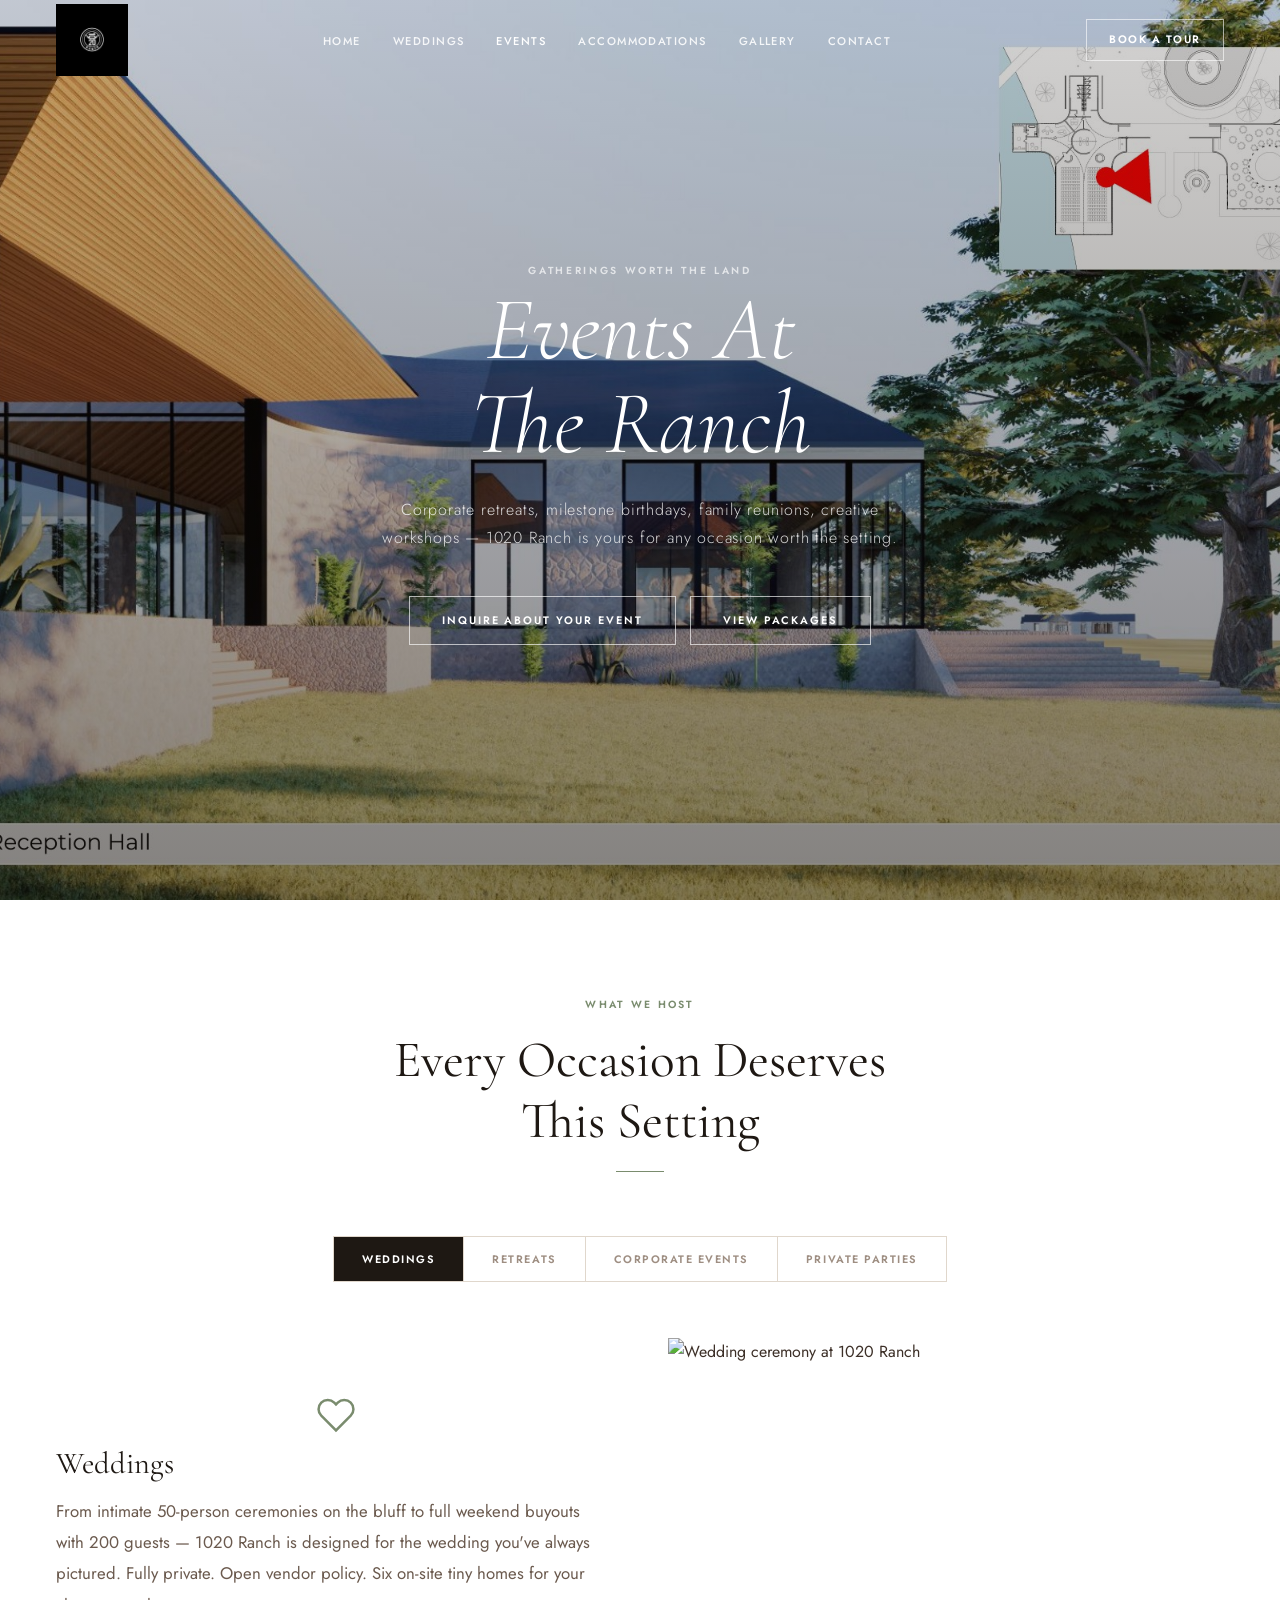
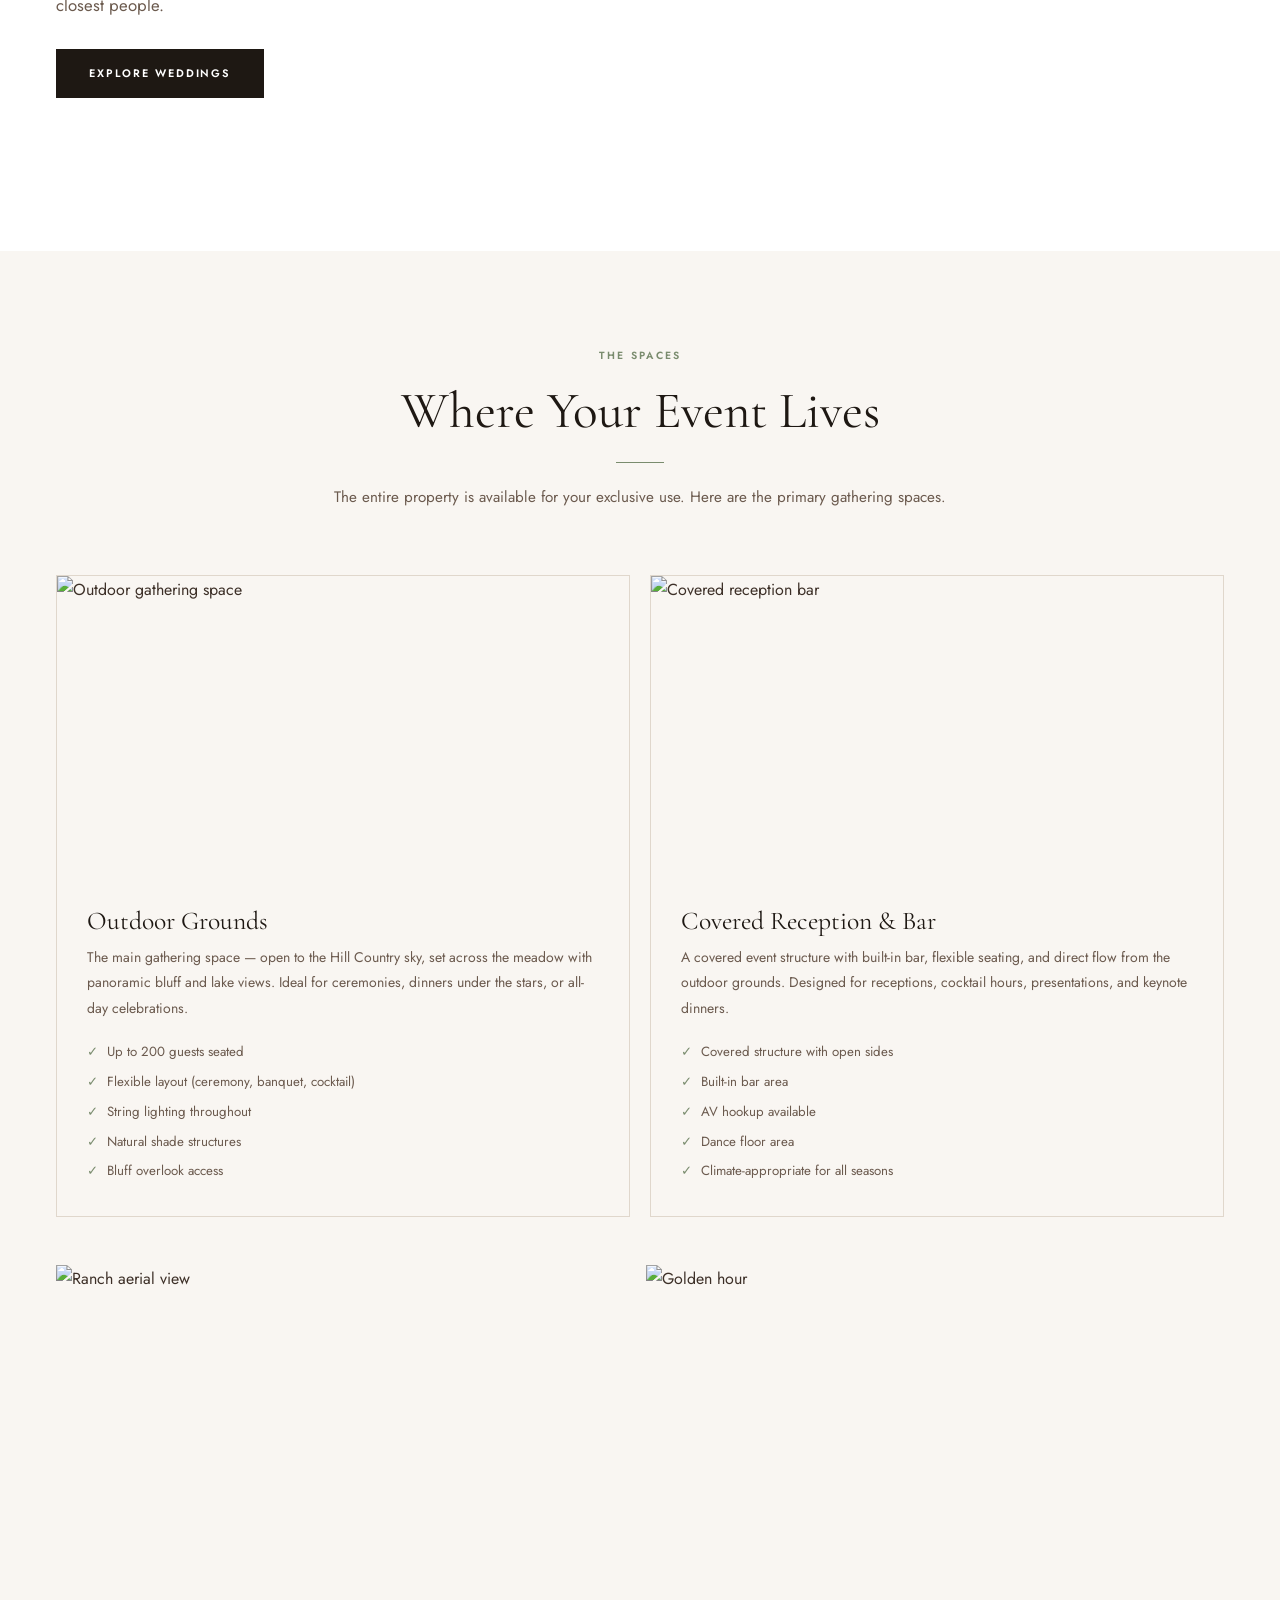
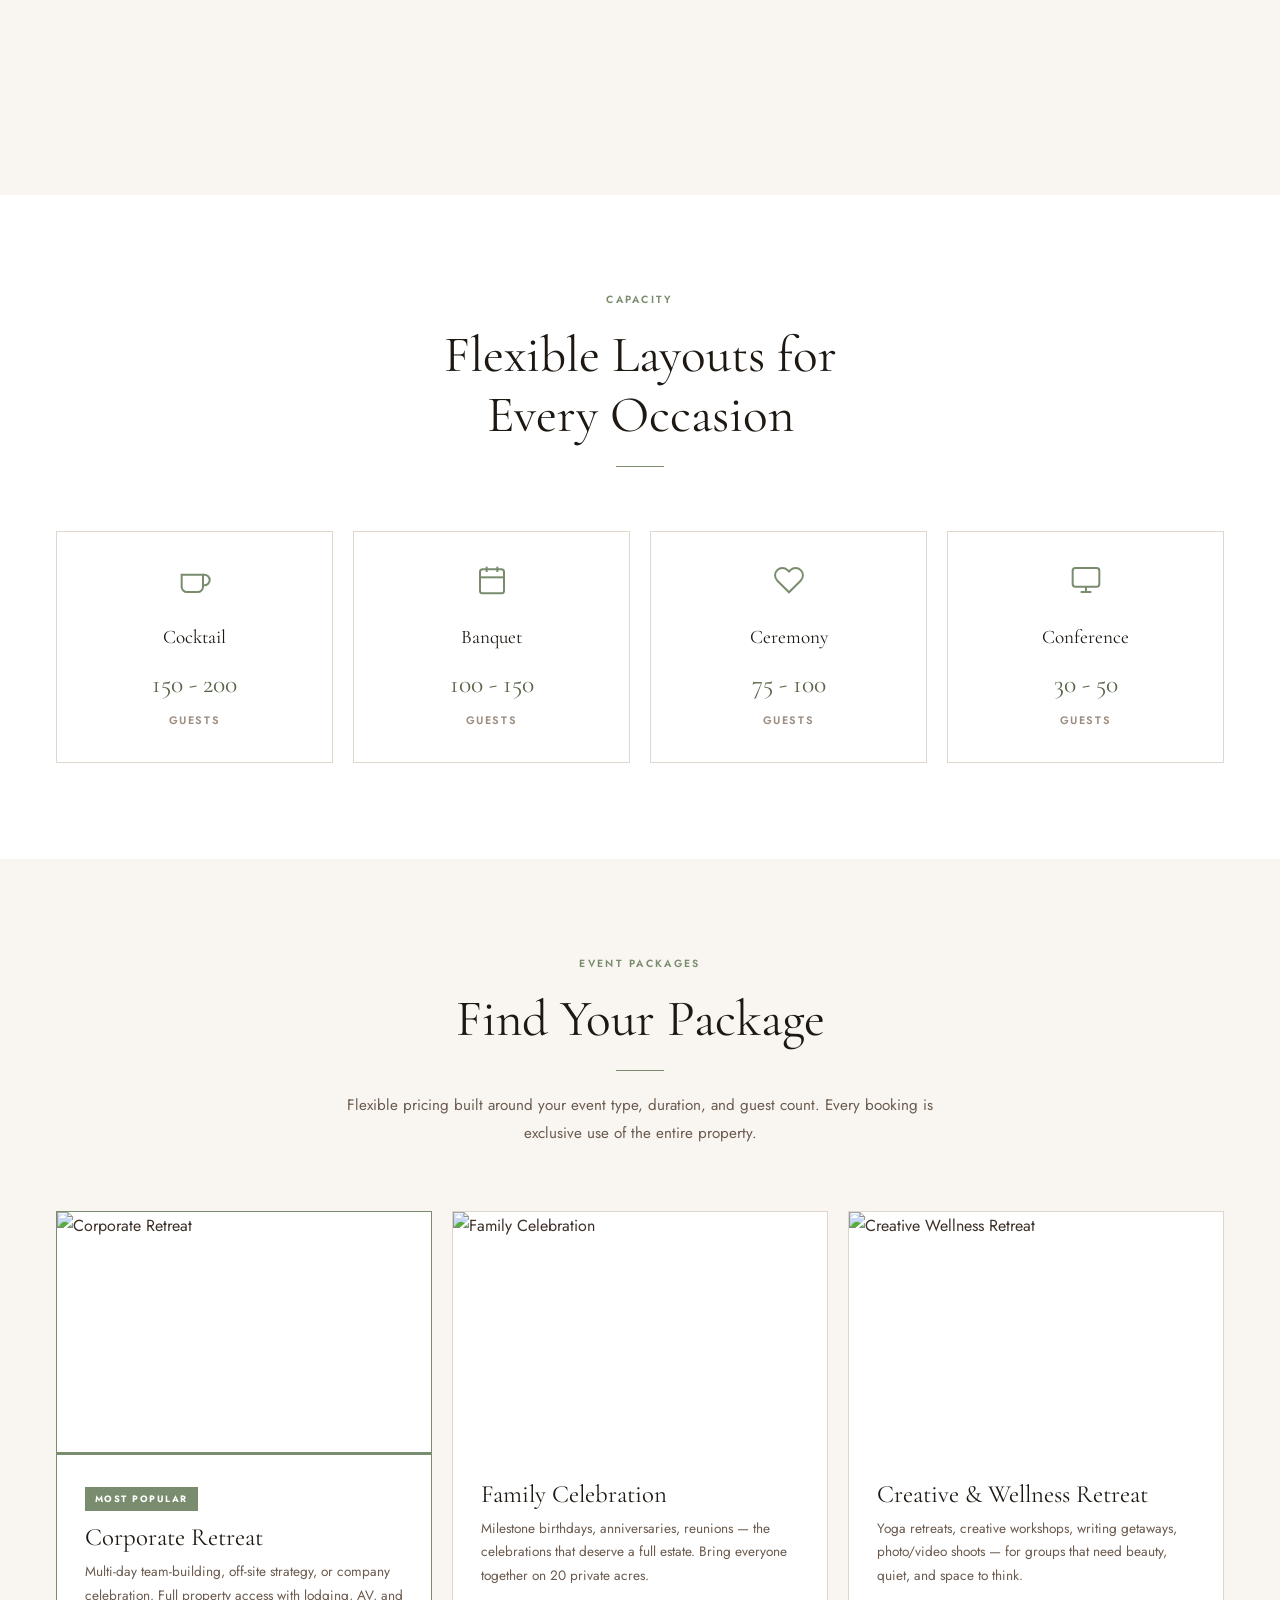
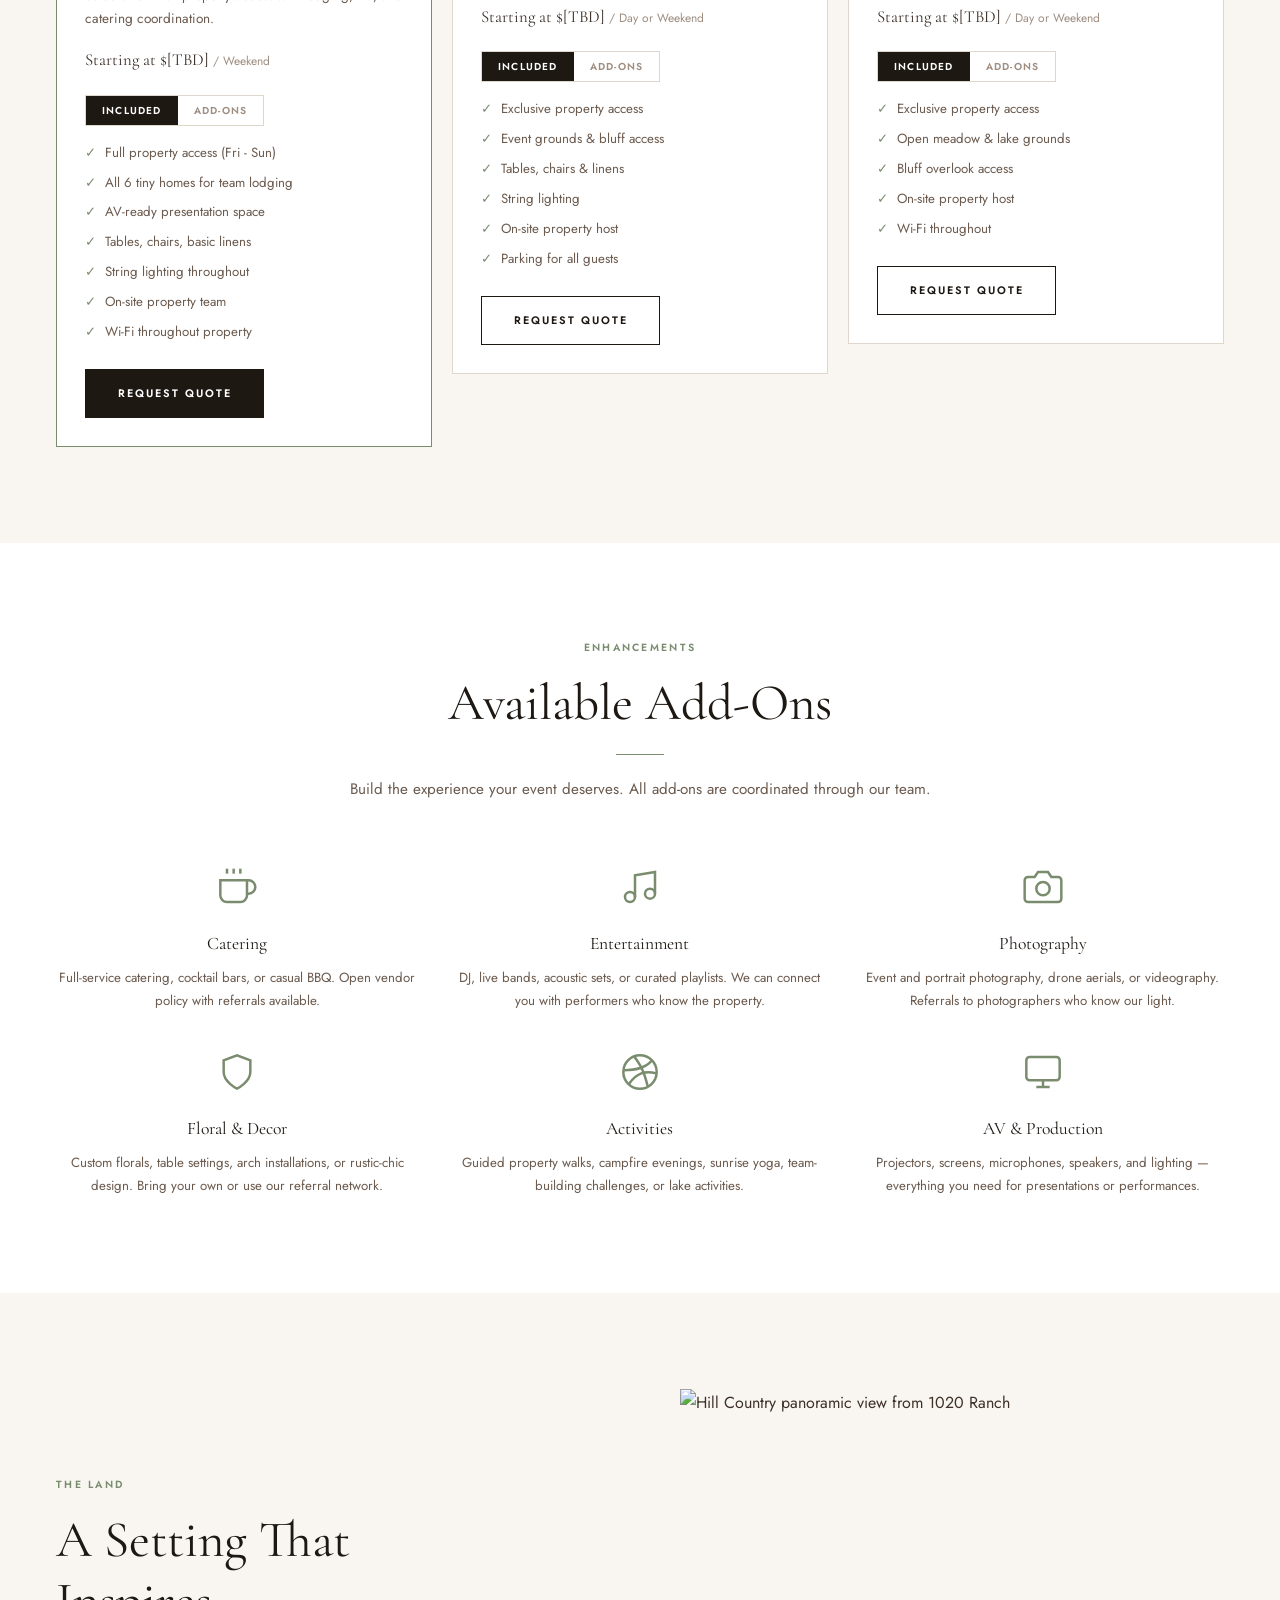
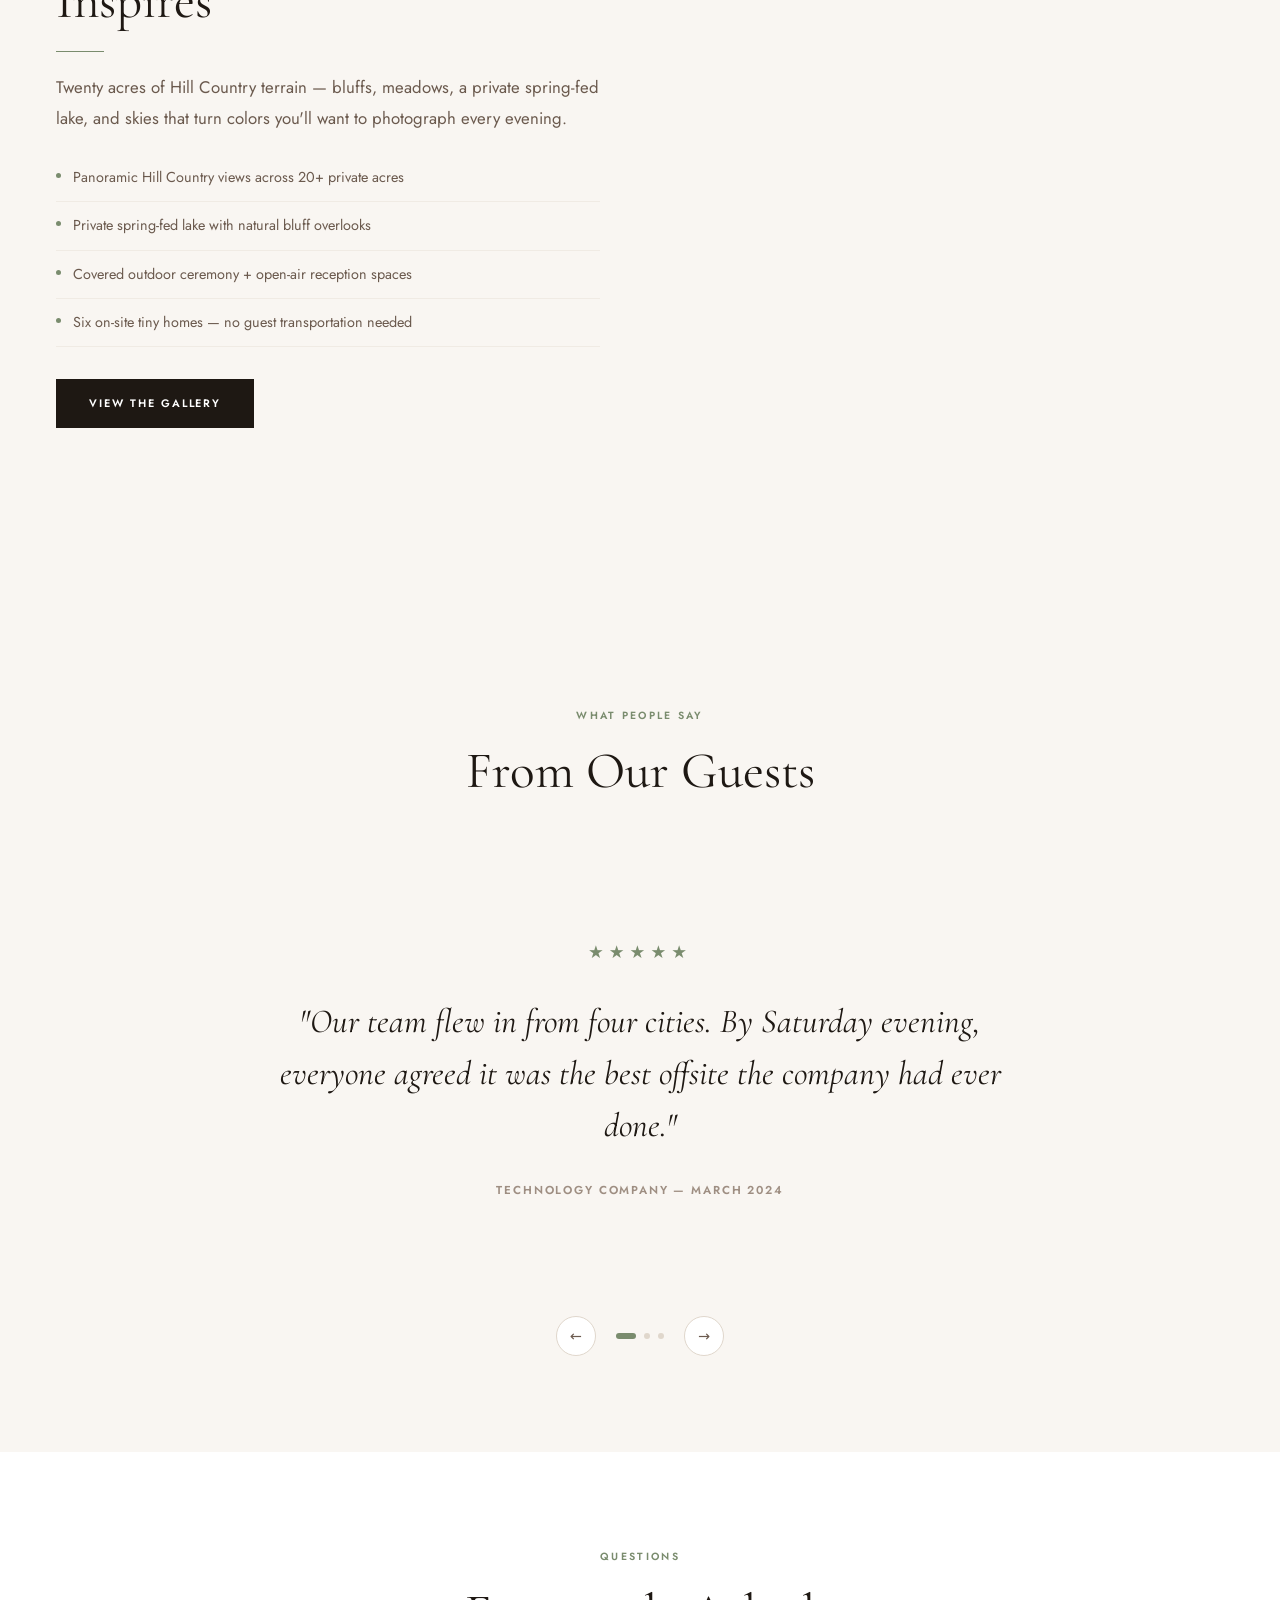
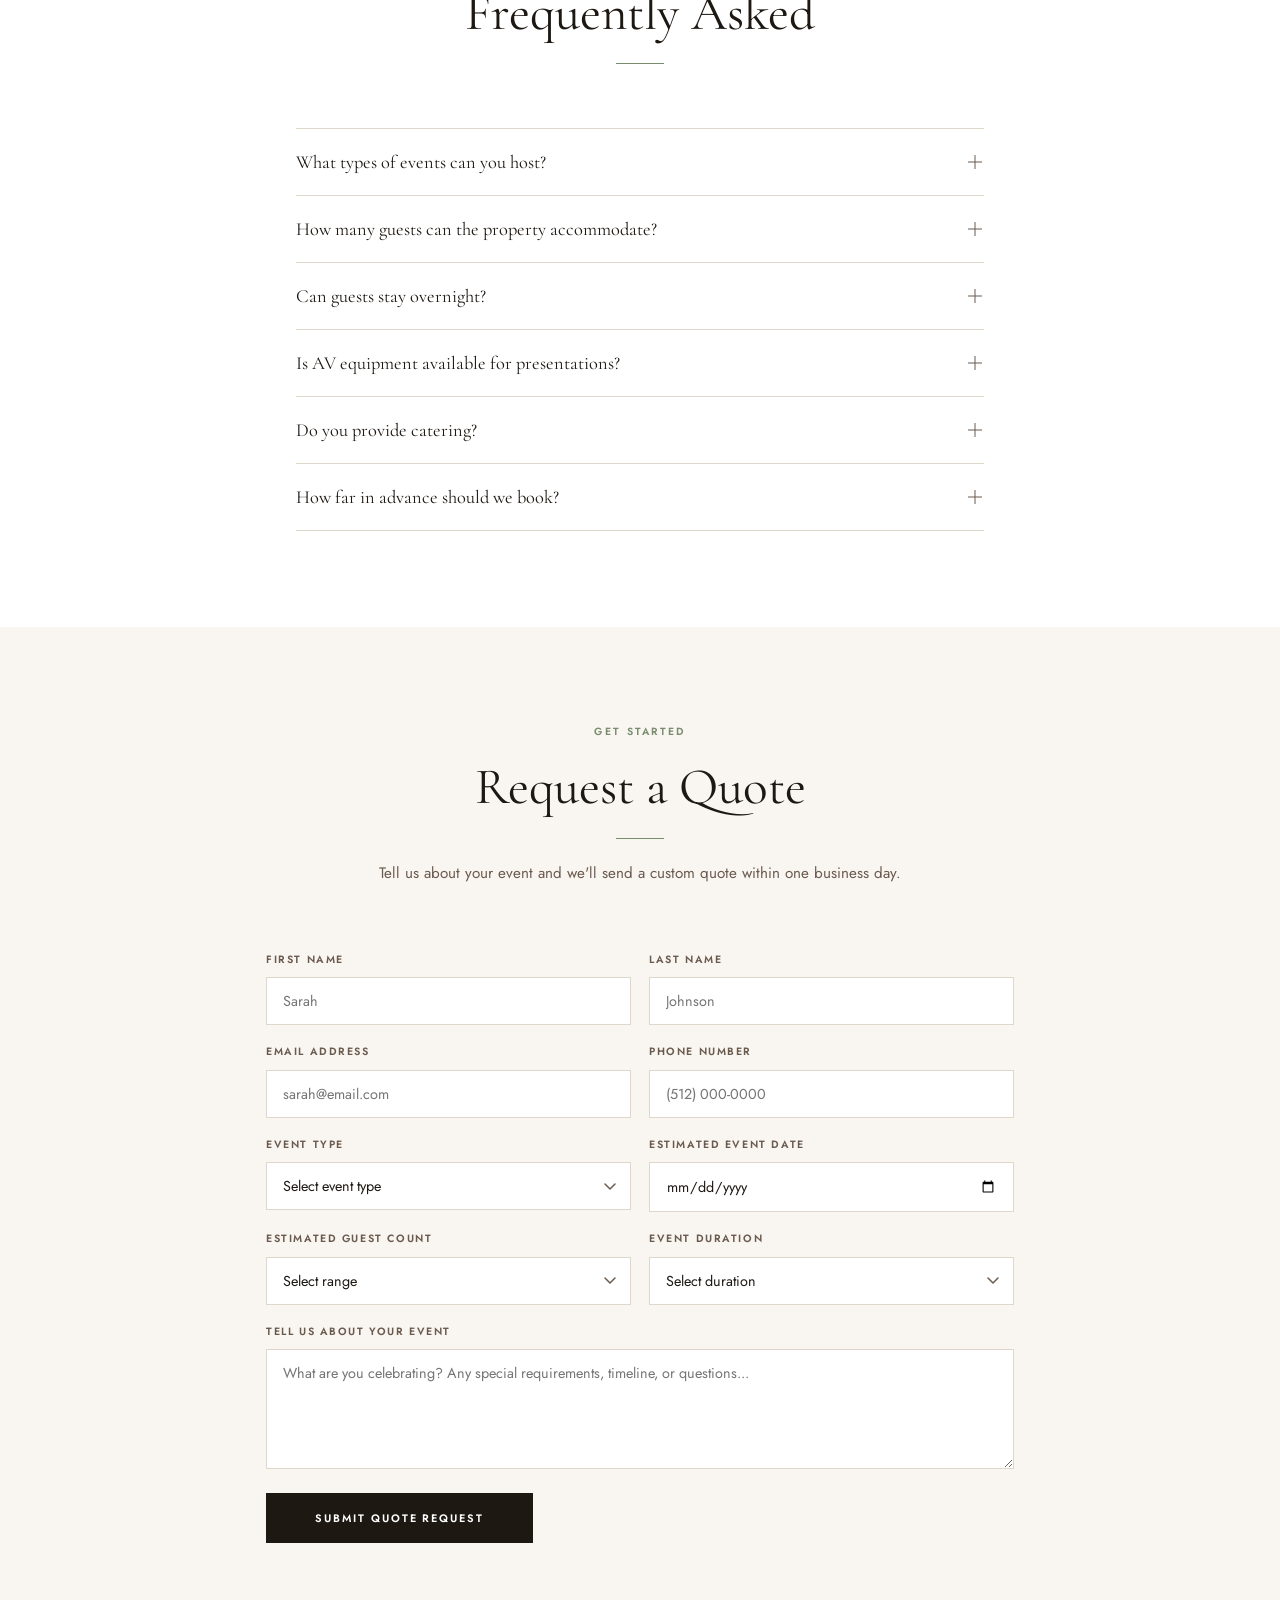
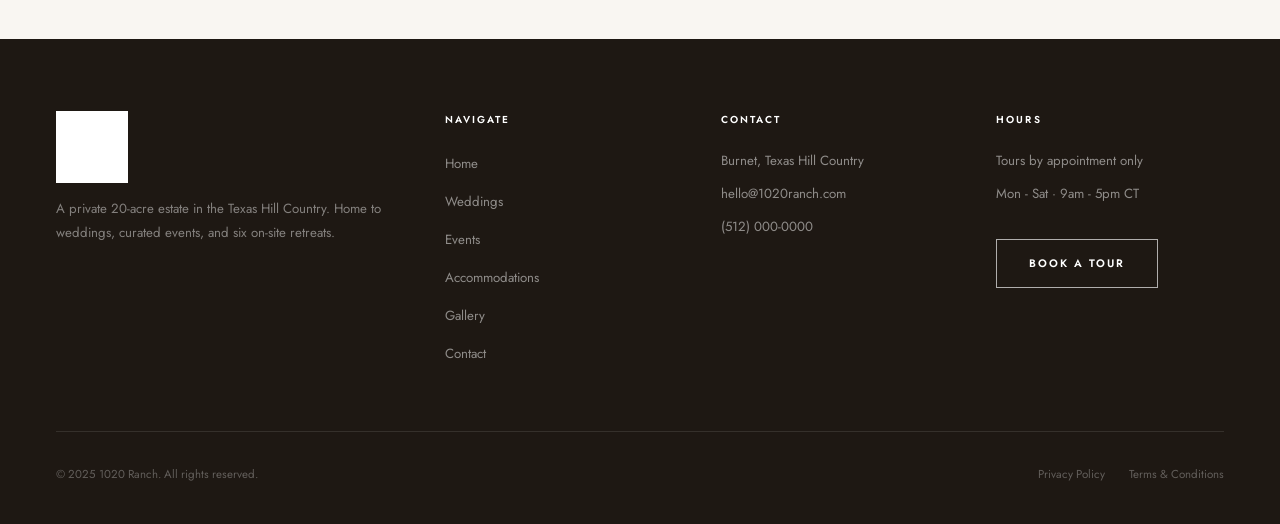
==== events.html @ e340f795 "Initial mockup - 1020 Ranch website" ====
<!DOCTYPE html>
<html lang="en">
<head>
  <meta charset="UTF-8">
  <meta name="viewport" content="width=device-width, initial-scale=1.0">
  <title>Events — 1020 Ranch</title>
  <link rel="stylesheet" href="css/style.css">
  <link rel="icon" href="images/logo.jpg">
</head>
<body>

<nav class="nav hero-transparent" id="nav">
  <div class="nav__inner">
    <a href="index.html" class="nav__logo"><img src="images/logo.jpg" alt="1020 Ranch"></a>
    <ul class="nav__links">
      <li><a href="index.html" class="nav__link">Home</a></li>
      <li><a href="weddings.html" class="nav__link">Weddings</a></li>
      <li><a href="events.html" class="nav__link">Events</a></li>
      <li><a href="accommodations.html" class="nav__link">Accommodations</a></li>
      <li><a href="gallery.html" class="nav__link">Gallery</a></li>
      <li><a href="contact.html" class="nav__link">Contact</a></li>
    </ul>
    <a href="contact.html" class="nav__cta-btn">Book a Tour</a>
    <button class="nav__hamburger" aria-label="Open menu"><span></span><span></span><span></span></button>
  </div>
</nav>

<div class="mobile-nav">
  <button class="mobile-nav__close">×</button>
  <a href="index.html" class="mobile-nav__link">Home</a>
  <a href="weddings.html" class="mobile-nav__link">Weddings</a>
  <a href="events.html" class="mobile-nav__link">Events</a>
  <a href="accommodations.html" class="mobile-nav__link">Accommodations</a>
  <a href="gallery.html" class="mobile-nav__link">Gallery</a>
  <a href="contact.html" class="mobile-nav__link">Contact</a>
  <a href="contact.html" class="btn btn-dark mt-4">Book a Tour</a>
</div>

<!-- ── Hero ── -->
<section class="hero">
  <img class="hero__bg" src="images/renderings/reception-exterior.jpg" alt="Reception Hall at 1020 Ranch" loading="eager">
  <div class="hero__overlay"></div>
  <div class="hero__content">
    <span class="hero__eyebrow">Gatherings Worth the Land</span>
    <h1 class="hero__title">Events At<br>The Ranch</h1>
    <p class="hero__sub">Corporate retreats, milestone birthdays, family reunions, creative workshops — 1020 Ranch is yours for any occasion worth the setting.</p>
    <div class="hero__ctas">
      <a href="contact.html" class="btn btn-outline-white">Inquire About Your Event</a>
      <a href="#event-packages" class="btn btn-outline-white">View Packages</a>
    </div>
  </div>
</section>

<!-- ── Event Types (4 Tabs) ── -->
<section class="section">
  <div class="container">
    <div class="section-header">
      <span class="eyebrow">What We Host</span>
      <h2 class="section-title">Every Occasion Deserves<br>This Setting</h2>
      <div class="divider"></div>
    </div>

    <div class="event-tabs">
      <button class="event-tab active" data-event="weddings">Weddings</button>
      <button class="event-tab" data-event="retreats">Retreats</button>
      <button class="event-tab" data-event="corporate">Corporate Events</button>
      <button class="event-tab" data-event="parties">Private Parties</button>
    </div>

    <div class="event-tab-panel active" data-event-panel="weddings">
      <div class="event-tab-content">
        <div class="event-tab-content__text">
          <div class="icon-item__icon" style="margin-bottom:16px;">
            <svg width="40" height="40" viewBox="0 0 24 24" fill="none" stroke="currentColor" stroke-width="1.5"><path d="M20.84 4.61a5.5 5.5 0 0 0-7.78 0L12 5.67l-1.06-1.06a5.5 5.5 0 0 0-7.78 7.78l1.06 1.06L12 21.23l7.78-7.78 1.06-1.06a5.5 5.5 0 0 0 0-7.78z"/></svg>
          </div>
          <h3 class="card-title" style="margin-bottom:14px;">Weddings</h3>
          <p class="lead">From intimate 50-person ceremonies on the bluff to full weekend buyouts with 200 guests — 1020 Ranch is designed for the wedding you've always pictured. Fully private. Open vendor policy. Six on-site tiny homes for your closest people.</p>
          <a href="weddings.html" class="btn btn-dark" style="margin-top:28px;">Explore Weddings</a>
        </div>
        <div class="event-tab-content__photo">
          <img src="https://images.unsplash.com/photo-1520854221256-17451cc331bf?auto=format&fit=crop&w=800&q=80" alt="Wedding ceremony at 1020 Ranch" loading="lazy">
        </div>
      </div>
    </div>

    <div class="event-tab-panel" data-event-panel="retreats">
      <div class="event-tab-content">
        <div class="event-tab-content__text">
          <div class="icon-item__icon" style="margin-bottom:16px;">
            <svg width="40" height="40" viewBox="0 0 24 24" fill="none" stroke="currentColor" stroke-width="1.5"><path d="M17 21v-2a4 4 0 0 0-4-4H5a4 4 0 0 0-4 4v2"/><circle cx="9" cy="7" r="4"/><path d="M23 21v-2a4 4 0 0 0-3-3.87"/><path d="M16 3.13a4 4 0 0 1 0 7.75"/></svg>
          </div>
          <h3 class="card-title" style="margin-bottom:14px;">Retreats</h3>
          <p class="lead">Family reunions, wellness retreats, creative getaways — gather the people who matter in a place that pulls you away from everything else. All six tiny homes, campfire under the stars, mornings by the lake.</p>
          <a href="contact.html" class="btn btn-dark" style="margin-top:28px;">Plan a Retreat</a>
        </div>
        <div class="event-tab-content__photo">
          <img src="https://images.unsplash.com/photo-1506905925346-21bda4d32df4?auto=format&fit=crop&w=800&q=80" alt="Retreat at 1020 Ranch" loading="lazy">
        </div>
      </div>
    </div>

    <div class="event-tab-panel" data-event-panel="corporate">
      <div class="event-tab-content">
        <div class="event-tab-content__text">
          <div class="icon-item__icon" style="margin-bottom:16px;">
            <svg width="40" height="40" viewBox="0 0 24 24" fill="none" stroke="currentColor" stroke-width="1.5"><rect x="2" y="3" width="20" height="14" rx="2" ry="2"/><line x1="8" y1="21" x2="16" y2="21"/><line x1="12" y1="17" x2="12" y2="21"/></svg>
          </div>
          <h3 class="card-title" style="margin-bottom:14px;">Corporate Events</h3>
          <p class="lead">Executive off-sites, team-building experiences, strategy sessions, or company celebrations — completely removed from the office. AV-ready spaces, on-site lodging, and catering coordination available.</p>
          <a href="contact.html" class="btn btn-dark" style="margin-top:28px;">Plan a Corporate Event</a>
        </div>
        <div class="event-tab-content__photo">
          <img src="https://images.unsplash.com/photo-1540575467063-178a50c2df87?auto=format&fit=crop&w=800&q=80" alt="Corporate event at 1020 Ranch" loading="lazy">
        </div>
      </div>
    </div>

    <div class="event-tab-panel" data-event-panel="parties">
      <div class="event-tab-content">
        <div class="event-tab-content__text">
          <div class="icon-item__icon" style="margin-bottom:16px;">
            <svg width="40" height="40" viewBox="0 0 24 24" fill="none" stroke="currentColor" stroke-width="1.5"><polygon points="12 2 15.09 8.26 22 9.27 17 14.14 18.18 21.02 12 17.77 5.82 21.02 7 14.14 2 9.27 8.91 8.26 12 2"/></svg>
          </div>
          <h3 class="card-title" style="margin-bottom:14px;">Private Parties</h3>
          <p class="lead">Milestone birthdays, anniversaries, engagement parties, graduation celebrations — the occasions that deserve more than a restaurant. A full estate for a full celebration, with the Hill Country as your backdrop.</p>
          <a href="contact.html" class="btn btn-dark" style="margin-top:28px;">Plan a Private Party</a>
        </div>
        <div class="event-tab-content__photo">
          <img src="https://images.unsplash.com/photo-1530103862676-de8c9debad1d?auto=format&fit=crop&w=800&q=80" alt="Private party at 1020 Ranch" loading="lazy">
        </div>
      </div>
    </div>
  </div>
</section>

<!-- ── Event Spaces ── -->
<section class="section section--gray">
  <div class="container">
    <div class="section-header">
      <span class="eyebrow">The Spaces</span>
      <h2 class="section-title">Where Your Event Lives</h2>
      <div class="divider"></div>
      <p>The entire property is available for your exclusive use. Here are the primary gathering spaces.</p>
    </div>
    <div class="spaces-grid">
      <div class="space-card">
        <div class="space-card__img">
          <img src="https://images.unsplash.com/photo-1473448912268-2022ce9509d8?auto=format&fit=crop&w=800&q=80" alt="Outdoor gathering space" loading="lazy">
        </div>
        <div class="space-card__body">
          <h3 class="space-card__name">Outdoor Grounds</h3>
          <p class="space-card__desc">The main gathering space — open to the Hill Country sky, set across the meadow with panoramic bluff and lake views. Ideal for ceremonies, dinners under the stars, or all-day celebrations.</p>
          <ul class="checklist" style="margin-top:10px;">
            <li>Up to 200 guests seated</li>
            <li>Flexible layout (ceremony, banquet, cocktail)</li>
            <li>String lighting throughout</li>
            <li>Natural shade structures</li>
            <li>Bluff overlook access</li>
          </ul>
        </div>
      </div>
      <div class="space-card">
        <div class="space-card__img">
          <img src="https://images.unsplash.com/photo-1591604466107-ec97de577aff?auto=format&fit=crop&w=800&q=80" alt="Covered reception bar" loading="lazy">
        </div>
        <div class="space-card__body">
          <h3 class="space-card__name">Covered Reception &amp; Bar</h3>
          <p class="space-card__desc">A covered event structure with built-in bar, flexible seating, and direct flow from the outdoor grounds. Designed for receptions, cocktail hours, presentations, and keynote dinners.</p>
          <ul class="checklist" style="margin-top:10px;">
            <li>Covered structure with open sides</li>
            <li>Built-in bar area</li>
            <li>AV hookup available</li>
            <li>Dance floor area</li>
            <li>Climate-appropriate for all seasons</li>
          </ul>
        </div>
      </div>
    </div>
    <div class="photo-row photo-row--2" style="margin-top:32px;">
      <div><img src="https://images.unsplash.com/photo-1501854140801-50d01698950b?auto=format&fit=crop&w=800&q=80" alt="Ranch aerial view" loading="lazy"></div>
      <div><img src="https://images.unsplash.com/photo-1416879595882-3373a0480b5b?auto=format&fit=crop&w=800&q=80" alt="Golden hour" loading="lazy"></div>
    </div>
  </div>
</section>

<!-- ── Capacity & Layouts ── -->
<section class="section">
  <div class="container">
    <div class="section-header">
      <span class="eyebrow">Capacity</span>
      <h2 class="section-title">Flexible Layouts for<br>Every Occasion</h2>
      <div class="divider"></div>
    </div>
    <div class="capacity-grid">
      <div class="capacity-card">
        <div class="capacity-card__icon">
          <svg width="32" height="32" viewBox="0 0 24 24" fill="none" stroke="currentColor" stroke-width="1.5"><path d="M18 8h1a4 4 0 0 1 0 8h-1"/><path d="M2 8h16v9a4 4 0 0 1-4 4H6a4 4 0 0 1-4-4V8z"/></svg>
        </div>
        <div class="capacity-card__type">Cocktail</div>
        <div class="capacity-card__count">150 - 200</div>
        <div class="capacity-card__label">Guests</div>
      </div>
      <div class="capacity-card">
        <div class="capacity-card__icon">
          <svg width="32" height="32" viewBox="0 0 24 24" fill="none" stroke="currentColor" stroke-width="1.5"><rect x="3" y="4" width="18" height="18" rx="2" ry="2"/><line x1="16" y1="2" x2="16" y2="6"/><line x1="8" y1="2" x2="8" y2="6"/><line x1="3" y1="10" x2="21" y2="10"/></svg>
        </div>
        <div class="capacity-card__type">Banquet</div>
        <div class="capacity-card__count">100 - 150</div>
        <div class="capacity-card__label">Guests</div>
      </div>
      <div class="capacity-card">
        <div class="capacity-card__icon">
          <svg width="32" height="32" viewBox="0 0 24 24" fill="none" stroke="currentColor" stroke-width="1.5"><path d="M20.84 4.61a5.5 5.5 0 0 0-7.78 0L12 5.67l-1.06-1.06a5.5 5.5 0 0 0-7.78 7.78l1.06 1.06L12 21.23l7.78-7.78 1.06-1.06a5.5 5.5 0 0 0 0-7.78z"/></svg>
        </div>
        <div class="capacity-card__type">Ceremony</div>
        <div class="capacity-card__count">75 - 100</div>
        <div class="capacity-card__label">Guests</div>
      </div>
      <div class="capacity-card">
        <div class="capacity-card__icon">
          <svg width="32" height="32" viewBox="0 0 24 24" fill="none" stroke="currentColor" stroke-width="1.5"><rect x="2" y="3" width="20" height="14" rx="2" ry="2"/><line x1="8" y1="21" x2="16" y2="21"/><line x1="12" y1="17" x2="12" y2="21"/></svg>
        </div>
        <div class="capacity-card__type">Conference</div>
        <div class="capacity-card__count">30 - 50</div>
        <div class="capacity-card__label">Guests</div>
      </div>
    </div>
  </div>
</section>

<!-- ── Event Packages ── -->
<section class="section section--gray" id="event-packages">
  <div class="container">
    <div class="section-header">
      <span class="eyebrow">Event Packages</span>
      <h2 class="section-title">Find Your Package</h2>
      <div class="divider"></div>
      <p>Flexible pricing built around your event type, duration, and guest count. Every booking is exclusive use of the entire property.</p>
    </div>
    <div class="packages-grid">
      <div class="package-card featured">
        <div class="package-card__img">
          <img src="https://images.unsplash.com/photo-1540575467063-178a50c2df87?auto=format&fit=crop&w=600&q=80" alt="Corporate Retreat" loading="lazy">
        </div>
        <div class="package-card__body">
          <span class="package-card__badge">Most Popular</span>
          <h3 class="package-card__name">Corporate Retreat</h3>
          <p class="package-card__desc">Multi-day team-building, off-site strategy, or company celebration. Full property access with lodging, AV, and catering coordination.</p>
          <div class="package-card__price">Starting at $[TBD] <span>/ Weekend</span></div>
          <div class="toggle-tabs">
            <button class="toggle-tab" data-target="cr-inc">Included</button>
            <button class="toggle-tab" data-target="cr-add">Add-Ons</button>
          </div>
          <div class="toggle-panel" data-panel="cr-inc">
            <ul class="checklist">
              <li>Full property access (Fri - Sun)</li>
              <li>All 6 tiny homes for team lodging</li>
              <li>AV-ready presentation space</li>
              <li>Tables, chairs, basic linens</li>
              <li>String lighting throughout</li>
              <li>On-site property team</li>
              <li>Wi-Fi throughout property</li>
            </ul>
          </div>
          <div class="toggle-panel" data-panel="cr-add">
            <ul class="checklist">
              <li>Full catering &amp; bar service</li>
              <li>AV equipment rental</li>
              <li>Team-building activities</li>
              <li>Event coordination</li>
              <li>Bonfire &amp; s'mores setup</li>
              <li>Extended hours</li>
            </ul>
          </div>
          <a href="#request-quote" class="btn btn-dark" style="margin-top:22px;">Request Quote</a>
        </div>
      </div>
      <div class="package-card">
        <div class="package-card__img">
          <img src="https://images.unsplash.com/photo-1530103862676-de8c9debad1d?auto=format&fit=crop&w=600&q=80" alt="Family Celebration" loading="lazy">
        </div>
        <div class="package-card__body">
          <h3 class="package-card__name">Family Celebration</h3>
          <p class="package-card__desc">Milestone birthdays, anniversaries, reunions — the celebrations that deserve a full estate. Bring everyone together on 20 private acres.</p>
          <div class="package-card__price">Starting at $[TBD] <span>/ Day or Weekend</span></div>
          <div class="toggle-tabs">
            <button class="toggle-tab" data-target="fc-inc">Included</button>
            <button class="toggle-tab" data-target="fc-add">Add-Ons</button>
          </div>
          <div class="toggle-panel" data-panel="fc-inc">
            <ul class="checklist">
              <li>Exclusive property access</li>
              <li>Event grounds &amp; bluff access</li>
              <li>Tables, chairs &amp; linens</li>
              <li>String lighting</li>
              <li>On-site property host</li>
              <li>Parking for all guests</li>
            </ul>
          </div>
          <div class="toggle-panel" data-panel="fc-add">
            <ul class="checklist">
              <li>Tiny home overnight stays</li>
              <li>Catering coordination</li>
              <li>DJ or live music</li>
              <li>Photography</li>
              <li>Extended hours</li>
            </ul>
          </div>
          <a href="#request-quote" class="btn btn-outline" style="margin-top:22px;">Request Quote</a>
        </div>
      </div>
      <div class="package-card">
        <div class="package-card__img">
          <img src="https://images.unsplash.com/photo-1506905925346-21bda4d32df4?auto=format&fit=crop&w=600&q=80" alt="Creative Wellness Retreat" loading="lazy">
        </div>
        <div class="package-card__body">
          <h3 class="package-card__name">Creative &amp; Wellness Retreat</h3>
          <p class="package-card__desc">Yoga retreats, creative workshops, writing getaways, photo/video shoots — for groups that need beauty, quiet, and space to think.</p>
          <div class="package-card__price">Starting at $[TBD] <span>/ Day or Weekend</span></div>
          <div class="toggle-tabs">
            <button class="toggle-tab" data-target="cw-inc">Included</button>
            <button class="toggle-tab" data-target="cw-add">Add-Ons</button>
          </div>
          <div class="toggle-panel" data-panel="cw-inc">
            <ul class="checklist">
              <li>Exclusive property access</li>
              <li>Open meadow &amp; lake grounds</li>
              <li>Bluff overlook access</li>
              <li>On-site property host</li>
              <li>Wi-Fi throughout</li>
            </ul>
          </div>
          <div class="toggle-panel" data-panel="cw-add">
            <ul class="checklist">
              <li>All 6 tiny home stays</li>
              <li>Catering &amp; meal prep</li>
              <li>Campfire &amp; guided walks</li>
              <li>Photography / content creation</li>
              <li>Wellness facilitator referrals</li>
            </ul>
          </div>
          <a href="#request-quote" class="btn btn-outline" style="margin-top:22px;">Request Quote</a>
        </div>
      </div>
    </div>
  </div>
</section>

<!-- ── Add-Ons Grid ── -->
<section class="section">
  <div class="container">
    <div class="section-header">
      <span class="eyebrow">Enhancements</span>
      <h2 class="section-title">Available Add-Ons</h2>
      <div class="divider"></div>
      <p>Build the experience your event deserves. All add-ons are coordinated through our team.</p>
    </div>
    <div class="addons-grid">
      <div class="addon-item">
        <div class="addon-item__icon">
          <svg width="40" height="40" viewBox="0 0 24 24" fill="none" stroke="currentColor" stroke-width="1.5"><path d="M18 8h1a4 4 0 0 1 0 8h-1"/><path d="M2 8h16v9a4 4 0 0 1-4 4H6a4 4 0 0 1-4-4V8z"/><line x1="6" y1="1" x2="6" y2="4"/><line x1="10" y1="1" x2="10" y2="4"/><line x1="14" y1="1" x2="14" y2="4"/></svg>
        </div>
        <div class="addon-item__name">Catering</div>
        <p class="addon-item__text">Full-service catering, cocktail bars, or casual BBQ. Open vendor policy with referrals available.</p>
      </div>
      <div class="addon-item">
        <div class="addon-item__icon">
          <svg width="40" height="40" viewBox="0 0 24 24" fill="none" stroke="currentColor" stroke-width="1.5"><path d="M9 18V5l12-2v13"/><circle cx="6" cy="18" r="3"/><circle cx="18" cy="16" r="3"/></svg>
        </div>
        <div class="addon-item__name">Entertainment</div>
        <p class="addon-item__text">DJ, live bands, acoustic sets, or curated playlists. We can connect you with performers who know the property.</p>
      </div>
      <div class="addon-item">
        <div class="addon-item__icon">
          <svg width="40" height="40" viewBox="0 0 24 24" fill="none" stroke="currentColor" stroke-width="1.5"><path d="M23 19a2 2 0 0 1-2 2H3a2 2 0 0 1-2-2V8a2 2 0 0 1 2-2h4l2-3h6l2 3h4a2 2 0 0 1 2 2z"/><circle cx="12" cy="13" r="4"/></svg>
        </div>
        <div class="addon-item__name">Photography</div>
        <p class="addon-item__text">Event and portrait photography, drone aerials, or videography. Referrals to photographers who know our light.</p>
      </div>
      <div class="addon-item">
        <div class="addon-item__icon">
          <svg width="40" height="40" viewBox="0 0 24 24" fill="none" stroke="currentColor" stroke-width="1.5"><path d="M12 22s8-4 8-10V5l-8-3-8 3v7c0 6 8 10 8 10z"/></svg>
        </div>
        <div class="addon-item__name">Floral &amp; Decor</div>
        <p class="addon-item__text">Custom florals, table settings, arch installations, or rustic-chic design. Bring your own or use our referral network.</p>
      </div>
      <div class="addon-item">
        <div class="addon-item__icon">
          <svg width="40" height="40" viewBox="0 0 24 24" fill="none" stroke="currentColor" stroke-width="1.5"><circle cx="12" cy="12" r="10"/><path d="M8.56 2.75c4.37 6.03 6.02 9.42 8.03 17.72m2.54-15.38c-3.72 4.35-8.94 5.66-16.88 5.85m19.5 1.9c-3.5-.93-6.63-.82-8.94 0-2.58.92-5.01 2.86-7.44 6.32"/></svg>
        </div>
        <div class="addon-item__name">Activities</div>
        <p class="addon-item__text">Guided property walks, campfire evenings, sunrise yoga, team-building challenges, or lake activities.</p>
      </div>
      <div class="addon-item">
        <div class="addon-item__icon">
          <svg width="40" height="40" viewBox="0 0 24 24" fill="none" stroke="currentColor" stroke-width="1.5"><rect x="2" y="3" width="20" height="14" rx="2" ry="2"/><line x1="8" y1="21" x2="16" y2="21"/><line x1="12" y1="17" x2="12" y2="21"/></svg>
        </div>
        <div class="addon-item__name">AV &amp; Production</div>
        <p class="addon-item__text">Projectors, screens, microphones, speakers, and lighting — everything you need for presentations or performances.</p>
      </div>
    </div>
  </div>
</section>

<!-- ── A Setting That Inspires ── -->
<section class="section section--gray">
  <div class="container">
    <div class="setting-grid">
      <div>
        <span class="eyebrow">The Land</span>
        <h2 class="section-title" style="margin-bottom:20px;">A Setting That<br>Inspires</h2>
        <div class="divider divider--left"></div>
        <p class="lead">Twenty acres of Hill Country terrain — bluffs, meadows, a private spring-fed lake, and skies that turn colors you'll want to photograph every evening.</p>
        <ul class="feature-list">
          <li>Panoramic Hill Country views across 20+ private acres</li>
          <li>Private spring-fed lake with natural bluff overlooks</li>
          <li>Covered outdoor ceremony + open-air reception spaces</li>
          <li>Six on-site tiny homes — no guest transportation needed</li>
        </ul>
        <a href="gallery.html" class="btn btn-dark">View the Gallery</a>
      </div>
      <div class="setting-photo">
        <img src="https://images.unsplash.com/photo-1469474968028-56623f02e42e?auto=format&fit=crop&w=800&q=80" alt="Hill Country panoramic view from 1020 Ranch" loading="lazy">
      </div>
    </div>
  </div>
</section>

<!-- ── Testimonials ── -->
<section class="section testimonial-section">
  <div class="container">
    <div class="section-header">
      <span class="eyebrow">What People Say</span>
      <h2 class="section-title">From Our Guests</h2>
    </div>
    <div class="testimonial-carousel">
      <div class="testimonial-track">
        <div class="testimonial-slide">
          <div class="testimonial__stars">★★★★★</div>
          <blockquote class="testimonial__quote">"Our team flew in from four cities. By Saturday evening, everyone agreed it was the best offsite the company had ever done."</blockquote>
          <div class="testimonial__attr">Technology Company — March 2024</div>
        </div>
        <div class="testimonial-slide">
          <div class="testimonial__stars">★★★★★</div>
          <blockquote class="testimonial__quote">"We rented the whole ranch for Dad's 70th. Three generations, all on-site, all weekend. Best birthday party any of us have ever been to."</blockquote>
          <div class="testimonial__attr">The Harrison Family — April 2024</div>
        </div>
        <div class="testimonial-slide">
          <div class="testimonial__stars">★★★★★</div>
          <blockquote class="testimonial__quote">"The property sold itself. We spent the whole time focused on our work instead of worrying about logistics. That never happens at off-sites."</blockquote>
          <div class="testimonial__attr">Creative Agency — February 2024</div>
        </div>
      </div>
      <div class="testimonial__controls">
        <button class="testimonial__btn testimonial__btn--prev">&#8592;</button>
        <div class="testimonial__dots">
          <div class="testimonial__dot active"></div>
          <div class="testimonial__dot"></div>
          <div class="testimonial__dot"></div>
        </div>
        <button class="testimonial__btn testimonial__btn--next">&#8594;</button>
      </div>
    </div>
  </div>
</section>

<!-- ── FAQ ── -->
<section class="section">
  <div class="container" style="max-width:800px;">
    <div class="section-header">
      <span class="eyebrow">Questions</span>
      <h2 class="section-title">Frequently Asked</h2>
      <div class="divider"></div>
    </div>
    <div class="accordion">
      <div class="accordion-item">
        <button class="accordion-trigger">What types of events can you host? <div class="accordion-icon"></div></button>
        <div class="accordion-panel"><div class="accordion-panel__inner">We host corporate retreats, team off-sites, milestone birthdays, family reunions, anniversary celebrations, brand activations, creative retreats, wellness getaways, photo/video shoots, and more. If your event benefits from privacy, beauty, and space — the ranch is built for it.</div></div>
      </div>
      <div class="accordion-item">
        <button class="accordion-trigger">How many guests can the property accommodate? <div class="accordion-icon"></div></button>
        <div class="accordion-panel"><div class="accordion-panel__inner">Event capacity ranges from intimate groups of 20 to full celebrations of 200 guests. Cocktail-style events can accommodate up to 200. Seated banquets work best at 100–150. Conference setups are ideal for 30–50. Our team can help you plan the right layout.</div></div>
      </div>
      <div class="accordion-item">
        <button class="accordion-trigger">Can guests stay overnight? <div class="accordion-icon"></div></button>
        <div class="accordion-panel"><div class="accordion-panel__inner">Yes. The ranch has six on-site tiny homes that sleep 2–4 guests each (up to 20+ guests on-property). They are included in weekend buyout packages and available as add-ons for single-day events. Nearby Burnet has additional lodging options for overflow.</div></div>
      </div>
      <div class="accordion-item">
        <button class="accordion-trigger">Is AV equipment available for presentations? <div class="accordion-icon"></div></button>
        <div class="accordion-panel"><div class="accordion-panel__inner">Yes. We offer AV hookups in the covered event space and can coordinate projector, screen, microphone, and speaker rentals as an add-on. Wi-Fi is available throughout the property.</div></div>
      </div>
      <div class="accordion-item">
        <button class="accordion-trigger">Do you provide catering? <div class="accordion-icon"></div></button>
        <div class="accordion-panel"><div class="accordion-panel__inner">We operate an open vendor policy — bring your preferred caterer or ask us for referrals to vendors who have worked on-property. We coordinate logistics and setup timing with your catering team.</div></div>
      </div>
      <div class="accordion-item">
        <button class="accordion-trigger">How far in advance should we book? <div class="accordion-icon"></div></button>
        <div class="accordion-panel"><div class="accordion-panel__inner">For weekend buyouts, 6–12 months is recommended. Single-day events can sometimes be booked with shorter notice depending on availability. Reach out anytime — we'll let you know what's open.</div></div>
      </div>
    </div>
  </div>
</section>

<!-- ── Request a Quote Form ── -->
<section class="section section--gray" id="request-quote">
  <div class="container" style="max-width:860px;">
    <div class="section-header">
      <span class="eyebrow">Get Started</span>
      <h2 class="section-title">Request a Quote</h2>
      <div class="divider"></div>
      <p>Tell us about your event and we'll send a custom quote within one business day.</p>
    </div>
    <form>
      <div class="form-grid">
        <div class="form-group">
          <label class="form-label" for="first-name">First Name</label>
          <input class="form-input" type="text" id="first-name" placeholder="Sarah">
        </div>
        <div class="form-group">
          <label class="form-label" for="last-name">Last Name</label>
          <input class="form-input" type="text" id="last-name" placeholder="Johnson">
        </div>
        <div class="form-group">
          <label class="form-label" for="email">Email Address</label>
          <input class="form-input" type="email" id="email" placeholder="sarah@email.com">
        </div>
        <div class="form-group">
          <label class="form-label" for="phone">Phone Number</label>
          <input class="form-input" type="tel" id="phone" placeholder="(512) 000-0000">
        </div>
        <div class="form-group">
          <label class="form-label" for="event-type">Event Type</label>
          <select class="form-select" id="event-type">
            <option value="">Select event type</option>
            <option>Corporate Retreat</option>
            <option>Family Celebration / Reunion</option>
            <option>Milestone Birthday</option>
            <option>Anniversary Celebration</option>
            <option>Creative / Wellness Retreat</option>
            <option>Brand / Photo Shoot</option>
            <option>Other</option>
          </select>
        </div>
        <div class="form-group">
          <label class="form-label" for="event-date">Estimated Event Date</label>
          <input class="form-input" type="date" id="event-date">
        </div>
        <div class="form-group">
          <label class="form-label" for="guest-count">Estimated Guest Count</label>
          <select class="form-select" id="guest-count">
            <option value="">Select range</option>
            <option>Under 25</option>
            <option>25 - 50</option>
            <option>50 - 100</option>
            <option>100 - 150</option>
            <option>150 - 200</option>
            <option>200+</option>
          </select>
        </div>
        <div class="form-group">
          <label class="form-label" for="duration">Event Duration</label>
          <select class="form-select" id="duration">
            <option value="">Select duration</option>
            <option>Half Day (4 hours)</option>
            <option>Full Day (8 hours)</option>
            <option>Full Weekend (Fri - Sun)</option>
            <option>Not sure yet</option>
          </select>
        </div>
        <div class="form-group form-group--full">
          <label class="form-label" for="message">Tell Us About Your Event</label>
          <textarea class="form-textarea" id="message" placeholder="What are you celebrating? Any special requirements, timeline, or questions..."></textarea>
        </div>
      </div>
      <div style="margin-top:24px;">
        <button type="submit" class="btn btn-dark" style="padding:16px 48px;">Submit Quote Request</button>
      </div>
    </form>
  </div>
</section>

<!-- ── Footer ── -->
<footer class="footer">
  <div class="container">
    <div class="footer__grid">
      <div>
        <a href="index.html" class="footer__logo"><img src="images/logo.jpg" alt="1020 Ranch"></a>
        <p class="footer__tagline">A private 20-acre estate in the Texas Hill Country. Home to weddings, curated events, and six on-site retreats.</p>
      </div>
      <div>
        <span class="footer__col-title">Navigate</span>
        <ul class="footer__links">
          <li><a href="index.html" class="footer__link">Home</a></li>
          <li><a href="weddings.html" class="footer__link">Weddings</a></li>
          <li><a href="events.html" class="footer__link">Events</a></li>
          <li><a href="accommodations.html" class="footer__link">Accommodations</a></li>
          <li><a href="gallery.html" class="footer__link">Gallery</a></li>
          <li><a href="contact.html" class="footer__link">Contact</a></li>
        </ul>
      </div>
      <div>
        <span class="footer__col-title">Contact</span>
        <p class="footer__contact-line">Burnet, Texas Hill Country</p>
        <p class="footer__contact-line">hello@1020ranch.com</p>
        <p class="footer__contact-line">(512) 000-0000</p>
      </div>
      <div>
        <span class="footer__col-title">Hours</span>
        <p class="footer__contact-line">Tours by appointment only</p>
        <p class="footer__contact-line">Mon - Sat · 9am - 5pm CT</p>
        <a href="contact.html" class="btn btn-outline-white" style="margin-top:24px;display:inline-block;">Book a Tour</a>
      </div>
    </div>
    <div class="footer__bottom">
      <span>&copy; 2025 1020 Ranch. All rights reserved.</span>
      <div class="footer__bottom-links">
        <a href="https://docs.google.com/document/d/1CzPdLeP2QVLGTZmBXSlIkhM5HJ3bR7iO/edit" class="footer__bottom-link" target="_blank">Privacy Policy</a>
        <a href="https://docs.google.com/document/d/14elfe7JaWCnhKUJQh2g7dPijl5Zy80LE/edit" class="footer__bottom-link" target="_blank">Terms &amp; Conditions</a>
      </div>
    </div>
  </div>
</footer>

<script src="js/main.js"></script>
</body>
</html>
---- css/style.css ----
/* ============================================================
   1020 Ranch — Design System
   Fonts: Cormorant Garamond + Jost
   ============================================================ */

@import url('https://fonts.googleapis.com/css2?family=Cormorant+Garamond:ital,wght@0,300;0,400;0,500;0,600;1,300;1,400;1,500;1,600&family=Jost:wght@300;400;500;600&display=swap');

/* ── Custom Properties ── */
:root {
  --white: #FFFFFF;
  --off-white: #FDFCFA;
  --warm-50: #F9F6F2;
  --warm-100: #F0EBE4;
  --warm-200: #E0D7CC;
  --taupe-300: #C8B8A8;
  --taupe-500: #A08070;
  --sage: #7A8C6E;
  --sage-dark: #586448;
  --sage-light: #B0C4A0;
  --ink: #1E1813;
  --ink-70: #3D3028;
  --ink-50: #6B5A4E;
  --ink-30: #9E8E82;
  --font-serif: 'Cormorant Garamond', Georgia, serif;
  --font-sans: 'Jost', system-ui, sans-serif;
  --max-w: 1280px;
  --ease: cubic-bezier(0.4, 0, 0.2, 1);
  --nav-h: 80px;
}

/* ── Reset ── */
*, *::before, *::after { box-sizing: border-box; margin: 0; padding: 0; }
html { scroll-behavior: smooth; }
body {
  font-family: var(--font-sans);
  color: var(--ink-70);
  background: var(--white);
  line-height: 1.75;
  -webkit-font-smoothing: antialiased;
}
img { display: block; max-width: 100%; }
a { text-decoration: none; color: inherit; transition: color 0.2s; }
button { cursor: pointer; border: none; background: none; font-family: inherit; }
ul { list-style: none; }

/* ── Typography ── */
h1, h2, h3, h4 { font-family: var(--font-serif); font-weight: 400; line-height: 1.15; color: var(--ink); }

.display {
  font-size: clamp(3rem, 7vw, 6.5rem);
  font-weight: 300;
  font-style: italic;
  line-height: 1.06;
  letter-spacing: -0.01em;
}
.section-title {
  font-size: clamp(2rem, 4vw, 3.5rem);
  font-weight: 400;
  line-height: 1.18;
}
.card-title {
  font-size: clamp(1.3rem, 2.5vw, 1.9rem);
  font-weight: 400;
}
.eyebrow {
  font-family: var(--font-sans);
  font-size: 0.65rem;
  font-weight: 600;
  letter-spacing: 0.22em;
  text-transform: uppercase;
  color: var(--sage);
  display: block;
  margin-bottom: 16px;
}
.lead {
  font-size: 1.05rem;
  line-height: 1.85;
  color: var(--ink-50);
}
.body-sm { font-size: 0.875rem; color: var(--ink-50); line-height: 1.75; }

/* ── Layout ── */
.container {
  max-width: var(--max-w);
  margin: 0 auto;
  padding: 0 56px;
}
.section { padding: 96px 0; }
.section--lg { padding: 128px 0; }
.section--sm { padding: 64px 0; }
.section--gray { background: var(--warm-50); }
.section--dark { background: var(--ink); }
.section--ink70 { background: var(--ink-70); }

.section-header { text-align: center; max-width: 640px; margin: 0 auto 64px; }
.section-header p { font-size: 0.95rem; color: var(--ink-50); margin-top: 16px; line-height: 1.85; }
.section-header--left { text-align: left; margin-left: 0; }
.section-header--left .divider { margin: 20px 0; }

.divider { width: 48px; height: 1px; background: var(--sage); margin: 20px auto; }
.divider--left { margin-left: 0; }

/* ── Buttons ── */
.btn {
  display: inline-block;
  font-family: var(--font-sans);
  font-size: 0.68rem;
  font-weight: 600;
  letter-spacing: 0.18em;
  text-transform: uppercase;
  padding: 14px 32px;
  transition: all 0.25s var(--ease);
  cursor: pointer;
  white-space: nowrap;
}
.btn-dark { background: var(--ink); color: var(--white); border: 1px solid var(--ink); }
.btn-dark:hover { background: var(--ink-70); border-color: var(--ink-70); }
.btn-outline { background: transparent; color: var(--ink); border: 1px solid var(--ink); }
.btn-outline:hover { background: var(--ink); color: var(--white); }
.btn-outline-white { background: transparent; color: var(--white); border: 1px solid rgba(255,255,255,0.65); }
.btn-outline-white:hover { background: rgba(255,255,255,0.12); border-color: var(--white); }
.btn-sage { background: var(--sage); color: var(--white); border: 1px solid var(--sage); }
.btn-sage:hover { background: var(--sage-dark); border-color: var(--sage-dark); }

/* ── Navigation ── */
.nav {
  position: fixed;
  top: 0; left: 0; right: 0;
  z-index: 100;
  height: var(--nav-h);
  display: flex;
  align-items: center;
  transition: background 0.35s var(--ease), box-shadow 0.35s var(--ease);
}
.nav.hero-transparent { background: transparent; }
.nav.scrolled {
  background: rgba(255,255,255,0.97);
  box-shadow: 0 1px 0 var(--warm-200);
  backdrop-filter: blur(12px);
}
.nav.no-hero {
  background: rgba(255,255,255,0.97);
  box-shadow: 0 1px 0 var(--warm-200);
}
.nav__inner {
  width: 100%;
  display: flex;
  align-items: center;
  justify-content: space-between;
  padding: 0 56px;
}
.nav__logo {
  display: flex;
  align-items: center;
  flex-shrink: 0;
}
.nav__logo img {
  height: 72px;
  width: auto;
  mix-blend-mode: screen;
  transition: filter 0.3s, mix-blend-mode 0.3s;
}
.nav.scrolled .nav__logo img,
.nav.no-hero .nav__logo img {
  mix-blend-mode: normal;
  filter: invert(1);
}
.nav.scrolled .nav__logo,
.nav.no-hero .nav__logo { color: var(--ink); }

.nav__links {
  display: flex;
  align-items: center;
  gap: 32px;
}
.nav__link {
  font-size: 0.7rem;
  font-weight: 500;
  letter-spacing: 0.13em;
  text-transform: uppercase;
  color: rgba(255,255,255,0.88);
  transition: color 0.2s;
}
.nav.scrolled .nav__link,
.nav.no-hero .nav__link { color: var(--ink-50); }
.nav__link:hover { color: var(--sage-light); }
.nav.scrolled .nav__link:hover,
.nav.no-hero .nav__link:hover { color: var(--sage); }
.nav__link.active { color: var(--white); }
.nav.scrolled .nav__link.active,
.nav.no-hero .nav__link.active { color: var(--sage); }

.nav__cta-btn {
  font-family: var(--font-sans);
  font-size: 0.68rem;
  font-weight: 600;
  letter-spacing: 0.15em;
  text-transform: uppercase;
  padding: 10px 22px;
  background: transparent;
  color: var(--white);
  border: 1px solid rgba(255,255,255,0.6);
  transition: all 0.25s;
  white-space: nowrap;
  flex-shrink: 0;
}
.nav__cta-btn:hover { background: rgba(255,255,255,0.12); border-color: var(--white); }
.nav.scrolled .nav__cta-btn,
.nav.no-hero .nav__cta-btn { color: var(--ink); border-color: var(--ink); }
.nav.scrolled .nav__cta-btn:hover,
.nav.no-hero .nav__cta-btn:hover { background: var(--ink); color: var(--white); }

.nav__hamburger {
  display: none;
  flex-direction: column;
  gap: 5px;
  cursor: pointer;
  padding: 4px;
}
.nav__hamburger span {
  display: block;
  width: 22px;
  height: 1.5px;
  background: var(--white);
  transition: all 0.25s;
}
.nav.scrolled .nav__hamburger span,
.nav.no-hero .nav__hamburger span { background: var(--ink); }

/* Mobile Nav Overlay */
.mobile-nav {
  display: none;
  position: fixed;
  inset: 0;
  background: var(--white);
  z-index: 99;
  flex-direction: column;
  align-items: center;
  justify-content: center;
  gap: 28px;
}
.mobile-nav.open { display: flex; }
.mobile-nav__close {
  position: absolute;
  top: 28px; right: 28px;
  font-size: 1.8rem;
  color: var(--ink-50);
  background: none;
  border: none;
  cursor: pointer;
  line-height: 1;
}
.mobile-nav__link {
  font-family: var(--font-serif);
  font-size: 2.2rem;
  font-weight: 400;
  color: var(--ink);
  transition: color 0.2s;
}
.mobile-nav__link:hover { color: var(--sage); }

/* ── Hero ── */
.hero {
  position: relative;
  width: 100%;
  height: 100vh;
  min-height: 620px;
  display: flex;
  align-items: center;
  justify-content: center;
  text-align: center;
  overflow: hidden;
  background: var(--ink);
}
.hero--short { height: 56vh; min-height: 420px; }
.hero__bg {
  position: absolute;
  inset: 0;
  width: 100%;
  height: 100%;
  object-fit: cover;
  object-position: center;
}
.hero__overlay {
  position: absolute;
  inset: 0;
  background: linear-gradient(to bottom, rgba(20,15,10,0.18) 0%, rgba(20,15,10,0.5) 100%);
}
.hero__content {
  position: relative;
  z-index: 2;
  color: var(--white);
  max-width: 840px;
  padding: 0 40px;
}
.hero__eyebrow {
  font-family: var(--font-sans);
  font-size: 0.64rem;
  font-weight: 600;
  letter-spacing: 0.26em;
  text-transform: uppercase;
  color: rgba(255,255,255,0.68);
  margin-bottom: 28px;
}
.hero__title {
  font-family: var(--font-serif);
  font-size: clamp(3rem, 7vw, 6.5rem);
  font-weight: 300;
  font-style: italic;
  line-height: 1.06;
  color: var(--white);
  margin-bottom: 24px;
}
.hero--short .hero__title { font-size: clamp(2.2rem, 5vw, 4.5rem); }
.hero__sub {
  font-size: 1rem;
  font-weight: 300;
  letter-spacing: 0.05em;
  color: rgba(255,255,255,0.82);
  margin-bottom: 44px;
  max-width: 560px;
  margin-left: auto;
  margin-right: auto;
}
.hero__ctas { display: flex; gap: 14px; justify-content: center; flex-wrap: wrap; }

/* ── Stats Bar ── */
.stats-bar { background: var(--ink); padding: 44px 0; }
.stats-bar__grid {
  display: grid;
  grid-template-columns: repeat(4, 1fr);
}
.stat {
  text-align: center;
  padding: 16px 24px;
  border-right: 1px solid rgba(255,255,255,0.1);
}
.stat:last-child { border-right: none; }
.stat__icon { margin: 0 auto 12px; color: var(--sage-light); }
.stat__value {
  font-family: var(--font-serif);
  font-size: 2.4rem;
  font-weight: 400;
  color: var(--white);
  line-height: 1;
  margin-bottom: 6px;
}
.stat__label {
  font-size: 0.66rem;
  font-weight: 500;
  letter-spacing: 0.16em;
  text-transform: uppercase;
  color: rgba(255,255,255,0.45);
}

/* ── Editorial 2-col ── */
.editorial {
  display: grid;
  grid-template-columns: 1fr 1fr;
  gap: 80px;
  align-items: center;
}
.editorial__media {
  display: grid;
  grid-template-columns: 1fr 1fr;
  gap: 12px;
}
.photo-tile {
  position: relative;
  overflow: hidden;
  aspect-ratio: 3/4;
}
.photo-tile img {
  width: 100%;
  height: 100%;
  object-fit: cover;
  transition: transform 0.7s var(--ease);
}
.photo-tile:hover img { transform: scale(1.04); }
.photo-tile__label {
  position: absolute;
  bottom: 0; left: 0; right: 0;
  padding: 48px 20px 20px;
  background: linear-gradient(transparent, rgba(20,15,10,0.72));
  color: var(--white);
  font-family: var(--font-serif);
  font-size: 1.25rem;
  font-style: italic;
}

/* ── Icon Grid ── */
.icon-grid {
  display: grid;
  grid-template-columns: repeat(3, 1fr);
  gap: 48px 40px;
}
.icon-grid--6 { grid-template-columns: repeat(3, 1fr); }
.icon-item { text-align: center; }
.icon-item__icon {
  width: 36px;
  height: 36px;
  margin: 0 auto 16px;
  color: var(--sage);
}
.icon-item__title {
  font-family: var(--font-serif);
  font-size: 1.15rem;
  font-weight: 500;
  color: var(--ink);
  margin-bottom: 8px;
}
.icon-item__text { font-size: 0.86rem; color: var(--ink-50); line-height: 1.75; }

/* ── Photo Split (Love Stories) ── */
.photo-split {
  display: grid;
  grid-template-columns: 1fr 1fr;
  gap: 72px;
  align-items: center;
}
.photo-collage {
  display: grid;
  grid-template-columns: 1fr 1fr;
  grid-template-rows: 240px 240px;
  gap: 10px;
}
.photo-collage img { width: 100%; height: 100%; object-fit: cover; }
.photo-collage .span-full { grid-column: 1 / -1; height: 200px; }

/* ── Quote Break ── */
.quote-break {
  position: relative;
  padding: 128px 0;
  text-align: center;
  overflow: hidden;
}
.quote-break__bg {
  position: absolute;
  inset: 0;
  width: 100%;
  height: 100%;
  object-fit: cover;
}
.quote-break__overlay {
  position: absolute;
  inset: 0;
  background: rgba(28, 22, 16, 0.62);
}
.quote-break__content {
  position: relative;
  z-index: 1;
  max-width: 680px;
  margin: 0 auto;
  color: var(--white);
  padding: 0 48px;
}
.quote-break__text {
  font-family: var(--font-serif);
  font-size: clamp(1.7rem, 3.5vw, 2.7rem);
  font-weight: 300;
  font-style: italic;
  line-height: 1.45;
  color: var(--white);
  margin-bottom: 20px;
}
.quote-break__attr {
  font-size: 0.68rem;
  font-weight: 500;
  letter-spacing: 0.2em;
  text-transform: uppercase;
  color: rgba(255,255,255,0.55);
}

/* ── Package Cards ── */
.packages-grid {
  display: grid;
  grid-template-columns: repeat(3, 1fr);
  gap: 20px;
  align-items: start;
}
.package-card {
  background: var(--white);
  border: 1px solid var(--warm-200);
  overflow: hidden;
  transition: box-shadow 0.3s;
}
.package-card:hover { box-shadow: 0 10px 48px rgba(0,0,0,0.09); }
.package-card.featured { border-color: var(--sage); }
.package-card.featured .package-card__body { border-top: 3px solid var(--sage); }
.package-card__img { height: 240px; overflow: hidden; }
.package-card__img img { width: 100%; height: 100%; object-fit: cover; transition: transform 0.6s var(--ease); }
.package-card:hover .package-card__img img { transform: scale(1.04); }
.package-card__body { padding: 28px; }
.package-card__badge {
  display: inline-block;
  font-size: 0.58rem;
  font-weight: 700;
  letter-spacing: 0.16em;
  text-transform: uppercase;
  padding: 4px 10px;
  background: var(--sage);
  color: var(--white);
  margin-bottom: 12px;
}
.package-card__name {
  font-family: var(--font-serif);
  font-size: 1.55rem;
  font-weight: 400;
  color: var(--ink);
  margin-bottom: 8px;
}
.package-card__desc { font-size: 0.85rem; color: var(--ink-50); margin-bottom: 14px; line-height: 1.75; }
.package-card__price {
  font-family: var(--font-serif);
  font-size: 1.05rem;
  color: var(--ink-70);
  margin-bottom: 20px;
}
.package-card__price span { font-family: var(--font-sans); font-size: 0.75rem; color: var(--ink-30); }

/* Package toggle tabs */
.toggle-tabs { display: flex; margin-bottom: 12px; border: 1px solid var(--warm-200); width: fit-content; }
.toggle-tab {
  padding: 7px 16px;
  font-size: 0.63rem;
  font-weight: 600;
  letter-spacing: 0.12em;
  text-transform: uppercase;
  color: var(--ink-30);
  cursor: pointer;
  background: transparent;
  border: none;
  transition: all 0.2s;
}
.toggle-tab.active { background: var(--ink); color: var(--white); }
.toggle-panel { display: none; }
.toggle-panel.active { display: block; }
.checklist li {
  font-size: 0.83rem;
  color: var(--ink-50);
  padding: 5px 0 5px 20px;
  position: relative;
  line-height: 1.5;
}
.checklist li::before { content: '✓'; position: absolute; left: 0; color: var(--sage); }

/* ── Accommodation Cards ── */
.accom-grid {
  display: grid;
  grid-template-columns: repeat(3, 1fr);
  gap: 20px;
}
.accom-grid--2 { grid-template-columns: repeat(2, 1fr); }
.accom-card { background: var(--white); border: 1px solid var(--warm-200); overflow: hidden; }
.accom-card__img { height: 260px; overflow: hidden; }
.accom-card__img img { width: 100%; height: 100%; object-fit: cover; transition: transform 0.6s var(--ease); }
.accom-card:hover .accom-card__img img { transform: scale(1.04); }
.accom-card__body { padding: 24px; }
.accom-card__name { font-family: var(--font-serif); font-size: 1.35rem; color: var(--ink); margin-bottom: 4px; }
.accom-card__meta { font-size: 0.72rem; letter-spacing: 0.12em; text-transform: uppercase; color: var(--ink-30); margin-bottom: 12px; }
.accom-card__price { font-family: var(--font-serif); font-size: 1rem; color: var(--ink-70); margin-top: 12px; }

/* ── Feature List ── */
.feature-list { margin: 20px 0 32px; }
.feature-list li {
  display: flex;
  align-items: flex-start;
  gap: 12px;
  padding: 11px 0;
  border-bottom: 1px solid var(--warm-100);
  font-size: 0.9rem;
  color: var(--ink-50);
}
.feature-list li::before {
  content: '';
  display: block;
  width: 5px;
  height: 5px;
  border-radius: 50%;
  background: var(--sage);
  margin-top: 8px;
  flex-shrink: 0;
}

/* ── A Setting That Inspires ── */
.setting-grid {
  display: grid;
  grid-template-columns: 1fr 1fr;
  gap: 80px;
  align-items: center;
}
.setting-photo { aspect-ratio: 3/4; overflow: hidden; }
.setting-photo img { width: 100%; height: 100%; object-fit: cover; }

/* ── Testimonials ── */
.testimonial-section { background: var(--warm-50); }
.testimonial-carousel { position: relative; overflow: hidden; }
.testimonial-track { display: flex; transition: transform 0.55s var(--ease); }
.testimonial-slide { min-width: 100%; padding: 72px 120px; text-align: center; }
.testimonial__stars { color: var(--sage); font-size: 1.1rem; letter-spacing: 5px; margin-bottom: 28px; }
.testimonial__quote {
  font-family: var(--font-serif);
  font-size: clamp(1.3rem, 2.8vw, 2.1rem);
  font-weight: 400;
  font-style: italic;
  color: var(--ink);
  line-height: 1.55;
  max-width: 740px;
  margin: 0 auto 28px;
}
.testimonial__attr { font-size: 0.72rem; font-weight: 600; letter-spacing: 0.16em; text-transform: uppercase; color: var(--ink-30); }
.testimonial__controls { display: flex; justify-content: center; align-items: center; gap: 20px; margin-top: 44px; }
.testimonial__btn {
  width: 40px; height: 40px;
  border-radius: 50%;
  border: 1px solid var(--warm-200);
  background: var(--white);
  display: flex; align-items: center; justify-content: center;
  cursor: pointer;
  transition: all 0.2s;
  font-size: 0.9rem;
  color: var(--ink-50);
}
.testimonial__btn:hover { border-color: var(--ink); color: var(--ink); }
.testimonial__dots { display: flex; gap: 8px; }
.testimonial__dot { width: 6px; height: 6px; border-radius: 50%; background: var(--warm-200); transition: all 0.25s; cursor: pointer; }
.testimonial__dot.active { background: var(--sage); width: 20px; border-radius: 3px; }

/* ── Gallery ── */
.gallery-tabs { display: flex; gap: 8px; margin-bottom: 40px; flex-wrap: wrap; }
.gallery-tab {
  padding: 10px 22px;
  font-size: 0.68rem;
  font-weight: 600;
  letter-spacing: 0.14em;
  text-transform: uppercase;
  color: var(--ink-30);
  border: 1px solid var(--warm-200);
  background: transparent;
  cursor: pointer;
  transition: all 0.2s;
}
.gallery-tab.active { background: var(--ink); color: var(--white); border-color: var(--ink); }
.gallery-masonry { columns: 3; column-gap: 12px; }
.gallery-item { break-inside: avoid; margin-bottom: 12px; overflow: hidden; cursor: pointer; }
.gallery-item img { width: 100%; display: block; transition: transform 0.55s var(--ease); }
.gallery-item:hover img { transform: scale(1.03); }
.gallery-view-more { display: block; text-align: center; margin-top: 32px; font-size: 0.75rem; font-weight: 600; letter-spacing: 0.18em; text-transform: uppercase; color: var(--sage); }

/* ── Lightbox ── */
.lightbox {
  display: none;
  position: fixed;
  inset: 0;
  background: rgba(20,15,10,0.94);
  z-index: 999;
  align-items: center;
  justify-content: center;
}
.lightbox.open { display: flex; }
.lightbox img { max-width: 90vw; max-height: 90vh; object-fit: contain; }
.lightbox__close {
  position: absolute;
  top: 24px; right: 32px;
  color: var(--white);
  font-size: 2rem;
  background: none;
  border: none;
  cursor: pointer;
  opacity: 0.7;
  transition: opacity 0.2s;
}
.lightbox__close:hover { opacity: 1; }

/* ── FAQ Accordion ── */
.accordion { border-top: 1px solid var(--warm-200); }
.accordion-item { border-bottom: 1px solid var(--warm-200); }
.accordion-trigger {
  width: 100%;
  display: flex;
  justify-content: space-between;
  align-items: center;
  padding: 22px 0;
  font-family: var(--font-serif);
  font-size: 1.15rem;
  font-weight: 400;
  color: var(--ink);
  text-align: left;
  cursor: pointer;
  background: transparent;
  border: none;
}
.accordion-icon {
  width: 18px; height: 18px;
  position: relative; flex-shrink: 0;
}
.accordion-icon::before,
.accordion-icon::after {
  content: '';
  position: absolute;
  background: var(--ink-50);
  transition: transform 0.25s, opacity 0.25s;
}
.accordion-icon::before { width: 14px; height: 1px; top: 50%; left: 2px; transform: translateY(-50%); }
.accordion-icon::after { width: 1px; height: 14px; top: 2px; left: 50%; transform: translateX(-50%); }
.accordion-item.open .accordion-icon::after { transform: translateX(-50%) rotate(90deg); opacity: 0; }
.accordion-panel { max-height: 0; overflow: hidden; transition: max-height 0.35s var(--ease); }
.accordion-panel__inner { padding: 0 0 24px; font-size: 0.9rem; color: var(--ink-50); line-height: 1.85; }
.accordion-item.open .accordion-panel { max-height: 500px; }

/* ── Forms ── */
.form-grid { display: grid; grid-template-columns: 1fr 1fr; gap: 18px; }
.form-group { display: flex; flex-direction: column; gap: 8px; }
.form-group--full { grid-column: 1 / -1; }
.form-label { font-size: 0.66rem; font-weight: 600; letter-spacing: 0.15em; text-transform: uppercase; color: var(--ink-50); }
.form-input, .form-select, .form-textarea {
  font-family: var(--font-sans);
  font-size: 0.9rem;
  color: var(--ink);
  background: var(--white);
  border: 1px solid var(--warm-200);
  padding: 13px 16px;
  outline: none;
  transition: border-color 0.2s;
  -webkit-appearance: none;
  appearance: none;
}
.form-input:focus, .form-select:focus, .form-textarea:focus { border-color: var(--sage); }
.form-textarea { resize: vertical; min-height: 120px; }
.form-select {
  background-image: url("data:image/svg+xml,%3Csvg xmlns='http://www.w3.org/2000/svg' width='12' height='7' viewBox='0 0 12 7'%3E%3Cpath d='M1 1l5 5 5-5' stroke='%236B5A4E' stroke-width='1.5' fill='none' stroke-linecap='round' stroke-linejoin='round'/%3E%3C/svg%3E");
  background-repeat: no-repeat;
  background-position: right 14px center;
  padding-right: 38px;
  cursor: pointer;
}

/* ── CTA Strip ── */
.cta-strip { background: var(--ink-70); padding: 88px 0; text-align: center; }
.cta-strip .section-title { color: var(--white); margin-bottom: 16px; }
.cta-strip p { color: rgba(255,255,255,0.6); margin-bottom: 40px; font-size: 0.95rem; }
.cta-strip__btns { display: flex; justify-content: center; gap: 14px; flex-wrap: wrap; }

/* ── Spaces / Venue Cards ── */
.spaces-grid { display: grid; grid-template-columns: 1fr 1fr; gap: 20px; margin-bottom: 48px; }
.space-card { border: 1px solid var(--warm-200); overflow: hidden; }
.space-card__img { height: 300px; overflow: hidden; }
.space-card__img img { width: 100%; height: 100%; object-fit: cover; }
.space-card__body { padding: 30px; }
.space-card__name { font-family: var(--font-serif); font-size: 1.6rem; color: var(--ink); margin-bottom: 10px; }
.space-card__desc { font-size: 0.875rem; color: var(--ink-50); line-height: 1.8; margin-bottom: 16px; }

/* ── Photo Row ── */
.photo-row { display: grid; gap: 12px; }
.photo-row--3 { grid-template-columns: repeat(3, 1fr); }
.photo-row--2 { grid-template-columns: 1fr 1fr; }
.photo-row > div { overflow: hidden; aspect-ratio: 4/3; }
.photo-row img { width: 100%; height: 100%; object-fit: cover; display: block; }

/* ── Timeline ── */
.timeline-strip {
  display: grid;
  grid-template-columns: repeat(3, 1fr);
  border: 1px solid var(--warm-200);
  margin-bottom: 40px;
}
.timeline-day { text-align: center; padding: 28px 20px; border-right: 1px solid var(--warm-200); }
.timeline-day:last-child { border-right: none; }
.timeline-day__label { font-size: 0.62rem; font-weight: 600; letter-spacing: 0.18em; text-transform: uppercase; color: var(--sage); display: block; margin-bottom: 4px; }
.timeline-day__name { font-family: var(--font-serif); font-size: 1.4rem; color: var(--ink); }
.timeline-table { width: 100%; border-collapse: collapse; margin-bottom: 48px; }
.timeline-table th, .timeline-table td { padding: 14px 20px; text-align: left; border: 1px solid var(--warm-200); font-size: 0.86rem; }
.timeline-table th { background: var(--warm-50); font-weight: 600; letter-spacing: 0.1em; font-size: 0.68rem; text-transform: uppercase; color: var(--ink-50); }
.timeline-table td { color: var(--ink-50); }
.timeline-table td:first-child { font-weight: 600; color: var(--ink-70); font-size: 0.8rem; letter-spacing: 0.06em; text-transform: uppercase; }
.timeline-table tr:nth-child(even) td { background: var(--warm-50); }

/* ── Planning Steps ── */
.steps-grid { display: grid; grid-template-columns: repeat(4, 1fr); gap: 40px; }
.step { text-align: center; }
.step__num {
  font-family: var(--font-serif);
  font-size: 3.5rem;
  font-weight: 300;
  color: var(--warm-200);
  line-height: 1;
  margin-bottom: 16px;
}
.step__title { font-family: var(--font-serif); font-size: 1.15rem; color: var(--ink); margin-bottom: 8px; }
.step__text { font-size: 0.85rem; color: var(--ink-50); line-height: 1.75; }

/* ── Contact Info ── */
.contact-grid { display: grid; grid-template-columns: 1fr 1fr; gap: 80px; align-items: start; }
.info-block { margin-bottom: 36px; }
.info-block__label { font-size: 0.64rem; font-weight: 600; letter-spacing: 0.2em; text-transform: uppercase; color: var(--sage); margin-bottom: 8px; }
.info-block__value { font-family: var(--font-serif); font-size: 1.25rem; color: var(--ink); }
.info-block__sub { font-size: 0.85rem; color: var(--ink-50); margin-top: 4px; }

/* ── Map Placeholder ── */
.map-placeholder {
  width: 100%;
  height: 400px;
  background: var(--warm-100);
  display: flex;
  align-items: center;
  justify-content: center;
  flex-direction: column;
  gap: 12px;
  color: var(--ink-30);
}
.map-placeholder svg { opacity: 0.4; }
.map-placeholder p { font-size: 0.85rem; letter-spacing: 0.1em; text-transform: uppercase; }

/* ── Footer ── */
.footer { background: var(--ink); padding: 72px 0 40px; }
.footer__grid {
  display: grid;
  grid-template-columns: 1.5fr 1fr 1fr 1fr;
  gap: 48px;
  margin-bottom: 64px;
  color: rgba(255,255,255,0.65);
}
.footer__logo { display: block; margin-bottom: 14px; }
.footer__logo img { height: 72px; width: auto; filter: brightness(0) invert(1); }
.footer__tagline { font-size: 0.83rem; color: rgba(255,255,255,0.45); line-height: 1.8; margin-bottom: 24px; }
.footer__col-title { font-size: 0.63rem; font-weight: 600; letter-spacing: 0.2em; text-transform: uppercase; color: var(--white); margin-bottom: 20px; display: block; }
.footer__links { display: flex; flex-direction: column; gap: 10px; }
.footer__link { font-size: 0.83rem; color: rgba(255,255,255,0.5); transition: color 0.2s; }
.footer__link:hover { color: var(--sage-light); }
.footer__contact-line { font-size: 0.83rem; color: rgba(255,255,255,0.5); margin-bottom: 10px; }
.footer__bottom {
  border-top: 1px solid rgba(255,255,255,0.1);
  padding-top: 32px;
  display: flex;
  justify-content: space-between;
  align-items: center;
  font-size: 0.72rem;
  color: rgba(255,255,255,0.3);
}
.footer__bottom-links { display: flex; gap: 24px; }
.footer__bottom-link { color: rgba(255,255,255,0.3); transition: color 0.2s; }
.footer__bottom-link:hover { color: rgba(255,255,255,0.55); }

/* ── Amenities ── */
.amenities-grid { display: grid; grid-template-columns: repeat(4, 1fr); gap: 32px; }
.amenity { display: flex; align-items: flex-start; gap: 14px; }
.amenity__icon { color: var(--sage); flex-shrink: 0; margin-top: 2px; }
.amenity__name { font-size: 0.875rem; color: var(--ink-70); font-weight: 500; }

/* ── Event Type Tabs ── */
.event-tabs { display: flex; gap: 0; border: 1px solid var(--warm-200); width: fit-content; margin: 0 auto 56px; flex-wrap: wrap; }
.event-tab {
  padding: 14px 28px;
  font-size: 0.68rem;
  font-weight: 600;
  letter-spacing: 0.14em;
  text-transform: uppercase;
  color: var(--ink-30);
  background: transparent;
  border: none;
  border-right: 1px solid var(--warm-200);
  cursor: pointer;
  transition: all 0.25s;
}
.event-tab:last-child { border-right: none; }
.event-tab.active { background: var(--ink); color: var(--white); }
.event-tab:hover:not(.active) { background: var(--warm-50); color: var(--ink-50); }
.event-tab-panel { display: none; }
.event-tab-panel.active { display: block; }
.event-tab-content {
  display: grid;
  grid-template-columns: 1fr 1fr;
  gap: 56px;
  align-items: center;
}
.event-tab-content__text { }
.event-tab-content__photo { aspect-ratio: 4/3; overflow: hidden; }
.event-tab-content__photo img { width: 100%; height: 100%; object-fit: cover; }

/* ── Capacity Cards ── */
.capacity-grid { display: grid; grid-template-columns: repeat(4, 1fr); gap: 20px; }
.capacity-card {
  border: 1px solid var(--warm-200);
  padding: 32px 24px;
  text-align: center;
  transition: box-shadow 0.3s;
}
.capacity-card:hover { box-shadow: 0 8px 32px rgba(0,0,0,0.07); }
.capacity-card__icon { color: var(--sage); margin-bottom: 16px; }
.capacity-card__type {
  font-family: var(--font-serif);
  font-size: 1.2rem;
  color: var(--ink);
  margin-bottom: 8px;
}
.capacity-card__count {
  font-family: var(--font-serif);
  font-size: 1.6rem;
  color: var(--sage-dark);
  margin-bottom: 4px;
}
.capacity-card__label {
  font-size: 0.68rem;
  font-weight: 600;
  letter-spacing: 0.14em;
  text-transform: uppercase;
  color: var(--ink-30);
}

/* ── Add-ons Grid ── */
.addons-grid { display: grid; grid-template-columns: repeat(3, 1fr); gap: 40px; }
.addon-item { text-align: center; }
.addon-item__icon { width: 48px; height: 48px; margin: 0 auto 14px; color: var(--sage); }
.addon-item__name { font-family: var(--font-serif); font-size: 1.1rem; color: var(--ink); margin-bottom: 6px; }
.addon-item__text { font-size: 0.83rem; color: var(--ink-50); line-height: 1.75; }

/* ── Hero Stat Badges ── */
.hero__badges { display: flex; gap: 20px; justify-content: center; margin-top: 36px; flex-wrap: wrap; }
.hero-badge {
  display: flex;
  align-items: center;
  gap: 10px;
  background: rgba(255,255,255,0.12);
  backdrop-filter: blur(8px);
  border: 1px solid rgba(255,255,255,0.2);
  padding: 10px 18px;
}
.hero-badge__icon { color: var(--sage-light); flex-shrink: 0; }
.hero-badge__text { font-size: 0.72rem; font-weight: 600; letter-spacing: 0.1em; text-transform: uppercase; color: rgba(255,255,255,0.85); }

/* ── Stat Badges (inline) ── */
.stat-badges { display: flex; gap: 16px; margin: 24px 0; flex-wrap: wrap; }
.stat-badge {
  display: flex;
  align-items: center;
  gap: 10px;
  padding: 12px 18px;
  border: 1px solid var(--warm-200);
  background: var(--warm-50);
}
.stat-badge__icon { color: var(--sage); flex-shrink: 0; }
.stat-badge__text { font-size: 0.78rem; font-weight: 600; color: var(--ink-70); }

/* ── Tiny Home Spec Row ── */
.spec-row { display: flex; gap: 20px; margin: 12px 0; flex-wrap: wrap; }
.spec-item { display: flex; align-items: center; gap: 6px; }
.spec-item__icon { color: var(--ink-30); flex-shrink: 0; }
.spec-item__text { font-size: 0.75rem; color: var(--ink-50); font-weight: 500; }

/* ── Tiny Home Card Enhanced ── */
.accom-card__badge {
  position: absolute;
  top: 14px;
  left: 14px;
  font-size: 0.58rem;
  font-weight: 700;
  letter-spacing: 0.14em;
  text-transform: uppercase;
  padding: 5px 12px;
  background: var(--sage);
  color: var(--white);
  z-index: 2;
}
.accom-card__img { position: relative; }
.accom-card__btns { display: flex; gap: 10px; margin-top: 16px; }

/* ── Comparison Cards ── */
.comparison-grid { display: grid; grid-template-columns: 1fr 1fr; gap: 24px; }
.comparison-card {
  border: 1px solid var(--warm-200);
  padding: 40px;
  position: relative;
}
.comparison-card.featured { border-color: var(--sage); }
.comparison-card.featured::before {
  content: 'Most Popular';
  position: absolute;
  top: -1px; left: 40px;
  font-size: 0.56rem;
  font-weight: 700;
  letter-spacing: 0.16em;
  text-transform: uppercase;
  padding: 5px 14px;
  background: var(--sage);
  color: var(--white);
}
.comparison-card__name {
  font-family: var(--font-serif);
  font-size: 1.7rem;
  color: var(--ink);
  margin-bottom: 6px;
}
.comparison-card__guests {
  font-size: 0.75rem;
  font-weight: 500;
  color: var(--ink-30);
  letter-spacing: 0.1em;
  text-transform: uppercase;
  margin-bottom: 16px;
}
.comparison-card__price {
  font-family: var(--font-serif);
  font-size: 1.3rem;
  color: var(--ink-70);
  margin-bottom: 20px;
}
.comparison-card__price span { font-family: var(--font-sans); font-size: 0.75rem; color: var(--ink-30); }

/* ── Amenity Strip ── */
.amenity-strip {
  display: grid;
  grid-template-columns: repeat(6, 1fr);
  border: 1px solid var(--warm-200);
}
.amenity-strip__item {
  text-align: center;
  padding: 28px 16px;
  border-right: 1px solid var(--warm-200);
}
.amenity-strip__item:last-child { border-right: none; }
.amenity-strip__icon { color: var(--sage); margin-bottom: 10px; }
.amenity-strip__label {
  font-size: 0.66rem;
  font-weight: 600;
  letter-spacing: 0.14em;
  text-transform: uppercase;
  color: var(--ink-50);
}

/* ── Property Map ── */
.map-grid { display: grid; grid-template-columns: 1fr 1fr; gap: 48px; align-items: start; }
.map-services { }
.map-services__title {
  font-family: var(--font-serif);
  font-size: 1.2rem;
  color: var(--ink);
  margin-bottom: 12px;
}

/* ── Testimonial Pair ── */
.testimonial-pair { display: grid; grid-template-columns: 1fr 1fr; gap: 24px; }
.testimonial-card {
  border: 1px solid var(--warm-200);
  padding: 36px;
  background: var(--white);
}
.testimonial-card__stars { color: var(--sage); font-size: 0.9rem; letter-spacing: 4px; margin-bottom: 16px; }
.testimonial-card__quote {
  font-family: var(--font-serif);
  font-size: 1.15rem;
  font-style: italic;
  color: var(--ink);
  line-height: 1.6;
  margin-bottom: 20px;
}
.testimonial-card__attr {
  font-size: 0.68rem;
  font-weight: 600;
  letter-spacing: 0.14em;
  text-transform: uppercase;
  color: var(--ink-30);
}

/* ── Love Story Cards ── */
.story-grid { display: grid; grid-template-columns: repeat(3, 1fr); gap: 20px; }
.story-card { border: 1px solid var(--warm-200); overflow: hidden; }
.story-card__img { height: 320px; overflow: hidden; }
.story-card__img img { width: 100%; height: 100%; object-fit: cover; object-position: center top; transition: transform 0.6s var(--ease); }
.story-card:hover .story-card__img img { transform: scale(1.04); }
.story-card__body { padding: 24px; }
.story-card__name { font-family: var(--font-serif); font-size: 1.3rem; color: var(--ink); margin-bottom: 4px; }
.story-card__date { font-size: 0.68rem; font-weight: 500; letter-spacing: 0.12em; text-transform: uppercase; color: var(--ink-30); margin-bottom: 12px; }
.story-card__quote { font-size: 0.85rem; color: var(--ink-50); font-style: italic; line-height: 1.7; margin-bottom: 14px; }
.story-card__link { font-size: 0.7rem; font-weight: 600; letter-spacing: 0.16em; text-transform: uppercase; color: var(--sage); }

/* ── Counters ── */
.counter-row { display: flex; gap: 48px; margin-top: 32px; }
.counter { }
.counter__value { font-family: var(--font-serif); font-size: 2.8rem; color: var(--ink); line-height: 1; margin-bottom: 4px; }
.counter__label { font-size: 0.68rem; font-weight: 600; letter-spacing: 0.14em; text-transform: uppercase; color: var(--ink-30); }

/* ── Video Thumbnails ── */
.video-grid { display: grid; grid-template-columns: repeat(3, 1fr); gap: 20px; }
.video-card { position: relative; overflow: hidden; cursor: pointer; }
.video-card__thumb { aspect-ratio: 16/9; overflow: hidden; }
.video-card__thumb img { width: 100%; height: 100%; object-fit: cover; transition: transform 0.5s var(--ease); }
.video-card:hover .video-card__thumb img { transform: scale(1.04); }
.video-card__play {
  position: absolute;
  top: 50%;
  left: 50%;
  transform: translate(-50%, -50%);
  width: 60px;
  height: 60px;
  background: rgba(255,255,255,0.9);
  border-radius: 50%;
  display: flex;
  align-items: center;
  justify-content: center;
  transition: all 0.3s;
}
.video-card:hover .video-card__play { background: var(--white); transform: translate(-50%, -50%) scale(1.08); }
.video-card__play svg { margin-left: 3px; }
.video-card__label {
  padding: 14px;
  font-family: var(--font-serif);
  font-size: 1.05rem;
  color: var(--ink);
}

/* ── Contact Info Cards ── */
.contact-cards { display: grid; grid-template-columns: 1fr 1fr; gap: 20px; margin-bottom: 64px; }
.contact-card {
  border: 1px solid var(--warm-200);
  padding: 32px;
  display: flex;
  align-items: flex-start;
  gap: 18px;
}
.contact-card__icon { color: var(--sage); flex-shrink: 0; margin-top: 2px; }
.contact-card__label {
  font-size: 0.64rem;
  font-weight: 600;
  letter-spacing: 0.18em;
  text-transform: uppercase;
  color: var(--sage);
  margin-bottom: 6px;
}
.contact-card__value {
  font-family: var(--font-serif);
  font-size: 1.2rem;
  color: var(--ink);
  margin-bottom: 4px;
}
.contact-card__sub { font-size: 0.83rem; color: var(--ink-50); }

/* ── Driving Directions ── */
.directions { }
.directions__title { font-family: var(--font-serif); font-size: 1.15rem; color: var(--ink); margin-bottom: 8px; }
.directions__text { font-size: 0.85rem; color: var(--ink-50); line-height: 1.8; margin-bottom: 20px; }

/* ── Utility ── */
.text-center { text-align: center; }
.text-white { color: var(--white) !important; }
.text-sage { color: var(--sage); }
.mt-1 { margin-top: 8px; }
.mt-2 { margin-top: 16px; }
.mt-4 { margin-top: 32px; }
.mt-6 { margin-top: 48px; }
.mb-1 { margin-bottom: 8px; }
.mb-2 { margin-bottom: 16px; }
.mb-4 { margin-bottom: 32px; }
.mb-6 { margin-bottom: 48px; }
.flex { display: flex; }
.gap-2 { gap: 14px; }
.gap-4 { gap: 24px; }
.block { display: block; }

/* ── Responsive ── */
@media (max-width: 1100px) {
  .packages-grid { grid-template-columns: 1fr 1fr; }
  .packages-grid .package-card:nth-child(3) { grid-column: 1 / -1; max-width: 480px; margin: 0 auto; }
  .footer__grid { grid-template-columns: 1fr 1fr; gap: 40px; }
  .steps-grid { grid-template-columns: repeat(2, 1fr); }
  .amenities-grid { grid-template-columns: repeat(2, 1fr); }
  .capacity-grid { grid-template-columns: repeat(2, 1fr); }
  .video-grid { grid-template-columns: 1fr 1fr; }
  .video-grid .video-card:nth-child(3) { grid-column: 1 / -1; max-width: 480px; margin: 0 auto; }
  .story-grid { grid-template-columns: 1fr 1fr; }
  .story-grid .story-card:nth-child(3) { grid-column: 1 / -1; max-width: 480px; margin: 0 auto; }
}
@media (max-width: 900px) {
  .container { padding: 0 32px; }
  .nav__inner { padding: 0 32px; }
  .editorial { grid-template-columns: 1fr; gap: 48px; }
  .photo-split { grid-template-columns: 1fr; gap: 48px; }
  .setting-grid { grid-template-columns: 1fr; gap: 48px; }
  .setting-grid .setting-photo { order: -1; aspect-ratio: 16/9; }
  .contact-grid { grid-template-columns: 1fr; gap: 48px; }
  .spaces-grid { grid-template-columns: 1fr; }
  .event-tab-content { grid-template-columns: 1fr; gap: 40px; }
  .map-grid { grid-template-columns: 1fr; gap: 40px; }
  .comparison-grid { grid-template-columns: 1fr; }
  .testimonial-pair { grid-template-columns: 1fr; }
}
@media (max-width: 768px) {
  .nav__links, .nav__cta-btn { display: none; }
  .nav__hamburger { display: flex; }
  .hero__title { font-size: clamp(2.4rem, 8vw, 3.5rem); }
  .section { padding: 64px 0; }
  .section--lg { padding: 80px 0; }
  .stats-bar__grid { grid-template-columns: 1fr 1fr; }
  .stat:nth-child(2) { border-right: none; }
  .stat:nth-child(1), .stat:nth-child(2) { border-bottom: 1px solid rgba(255,255,255,0.1); }
  .icon-grid, .icon-grid--6 { grid-template-columns: 1fr 1fr; }
  .packages-grid { grid-template-columns: 1fr; }
  .packages-grid .package-card:nth-child(3) { grid-column: unset; max-width: none; }
  .accom-grid, .accom-grid--2 { grid-template-columns: 1fr; }
  .gallery-masonry { columns: 2; }
  .event-tabs { width: auto; }
  .event-tab { flex: 1; text-align: center; }
  .capacity-grid { grid-template-columns: 1fr 1fr; }
  .addons-grid { grid-template-columns: 1fr 1fr; }
  .amenity-strip { grid-template-columns: repeat(3, 1fr); }
  .amenity-strip__item:nth-child(3) { border-right: none; }
  .amenity-strip__item:nth-child(1), .amenity-strip__item:nth-child(2), .amenity-strip__item:nth-child(3) { border-bottom: 1px solid var(--warm-200); }
  .contact-cards { grid-template-columns: 1fr; }
  .video-grid { grid-template-columns: 1fr; }
  .video-grid .video-card:nth-child(3) { grid-column: unset; max-width: none; }
  .story-grid { grid-template-columns: 1fr; }
  .story-grid .story-card:nth-child(3) { grid-column: unset; max-width: none; }
  .counter-row { gap: 32px; }
  .form-grid { grid-template-columns: 1fr; }
  .testimonial-slide { padding: 48px 32px; }
  .timeline-strip { grid-template-columns: 1fr; }
  .timeline-day { border-right: none; border-bottom: 1px solid var(--warm-200); }
  .timeline-table { display: block; overflow-x: auto; }
  .footer__grid { grid-template-columns: 1fr; gap: 36px; }
  .footer__bottom { flex-direction: column; gap: 16px; text-align: center; }
  .photo-row--3 { grid-template-columns: 1fr 1fr; }
  .steps-grid { grid-template-columns: 1fr 1fr; }
}
@media (max-width: 480px) {
  .container { padding: 0 20px; }
  .nav__inner { padding: 0 20px; }
  .gallery-masonry { columns: 1; }
  .icon-grid { grid-template-columns: 1fr; }
  .steps-grid { grid-template-columns: 1fr; }
  .photo-row--3 { grid-template-columns: 1fr; }
  .amenities-grid { grid-template-columns: 1fr; }
  .editorial__media { grid-template-columns: 1fr; }
  .amenity-strip { grid-template-columns: repeat(2, 1fr); }
  .amenity-strip__item:nth-child(3) { border-right: 1px solid var(--warm-200); }
  .amenity-strip__item:nth-child(2), .amenity-strip__item:nth-child(4), .amenity-strip__item:nth-child(6) { border-right: none; }
  .capacity-grid { grid-template-columns: 1fr; }
  .addons-grid { grid-template-columns: 1fr; }
  .editorial__media .photo-tile { aspect-ratio: 16/9; }
}
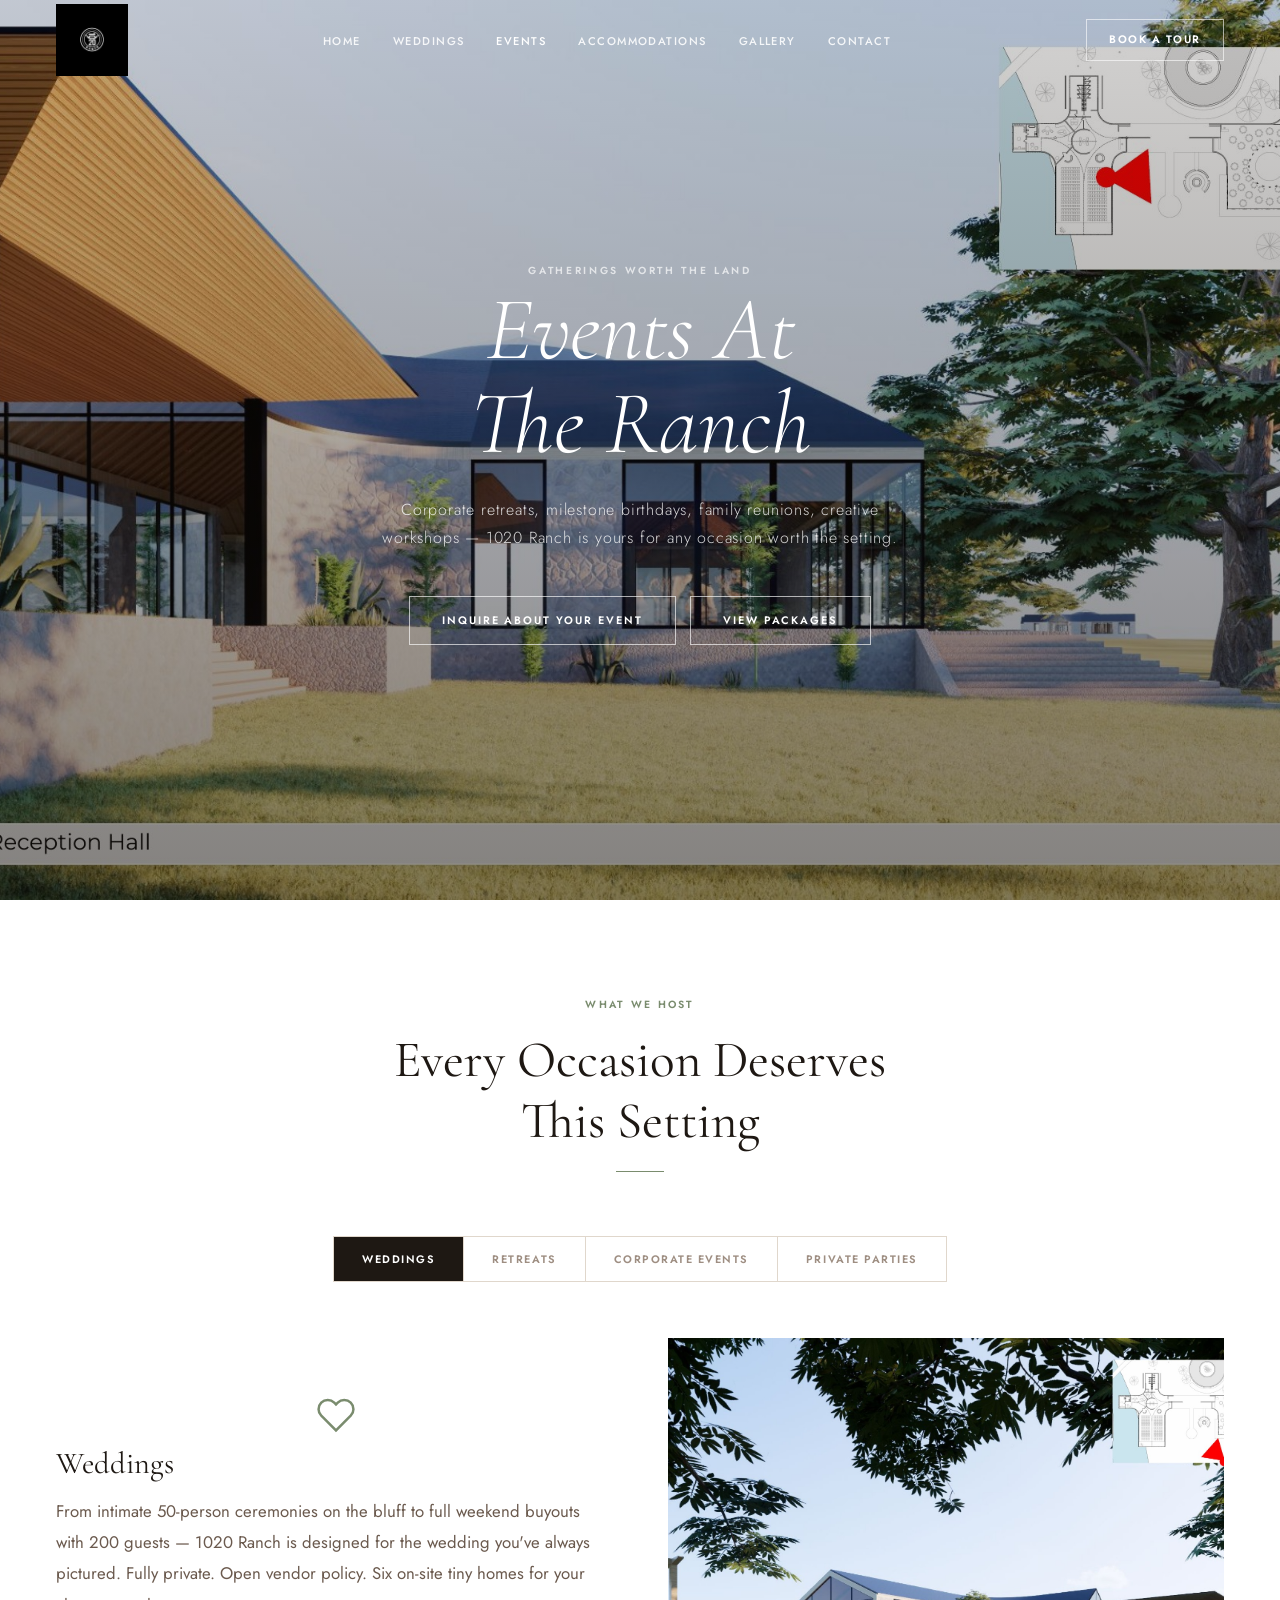
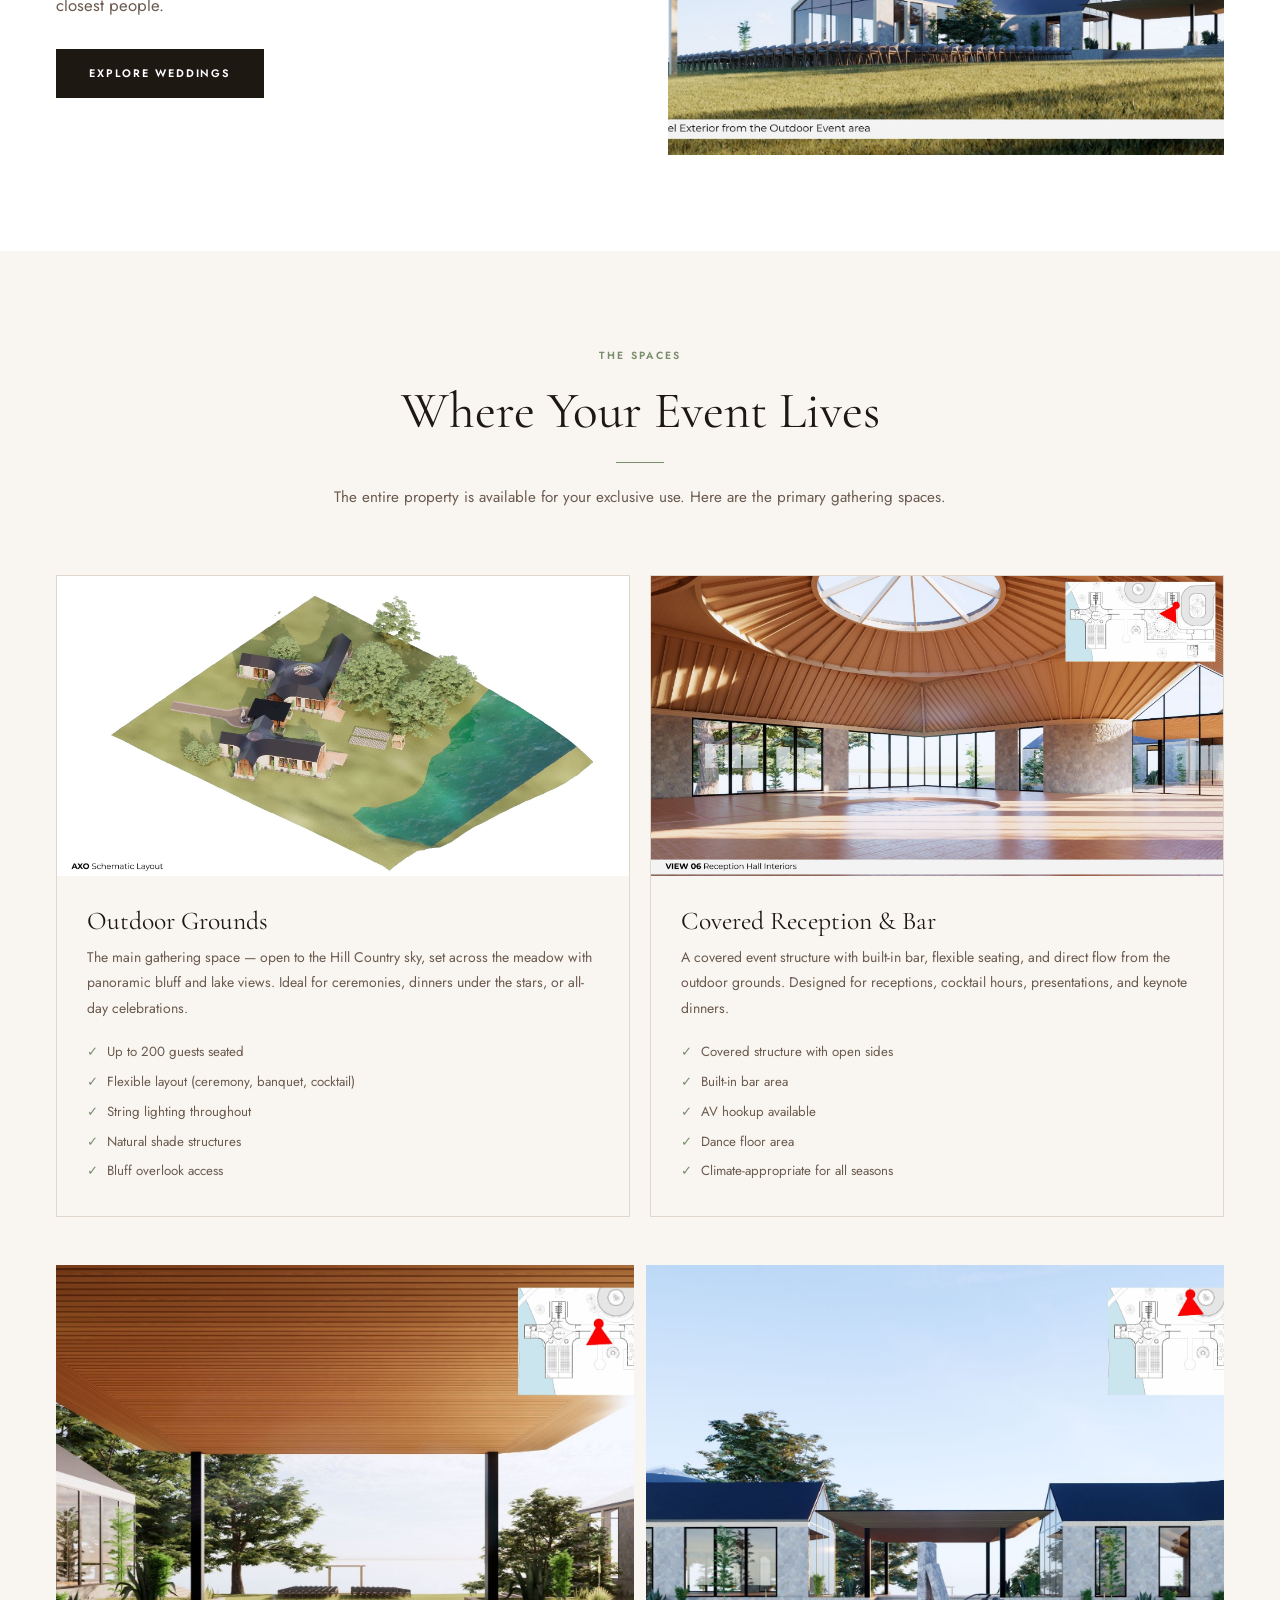
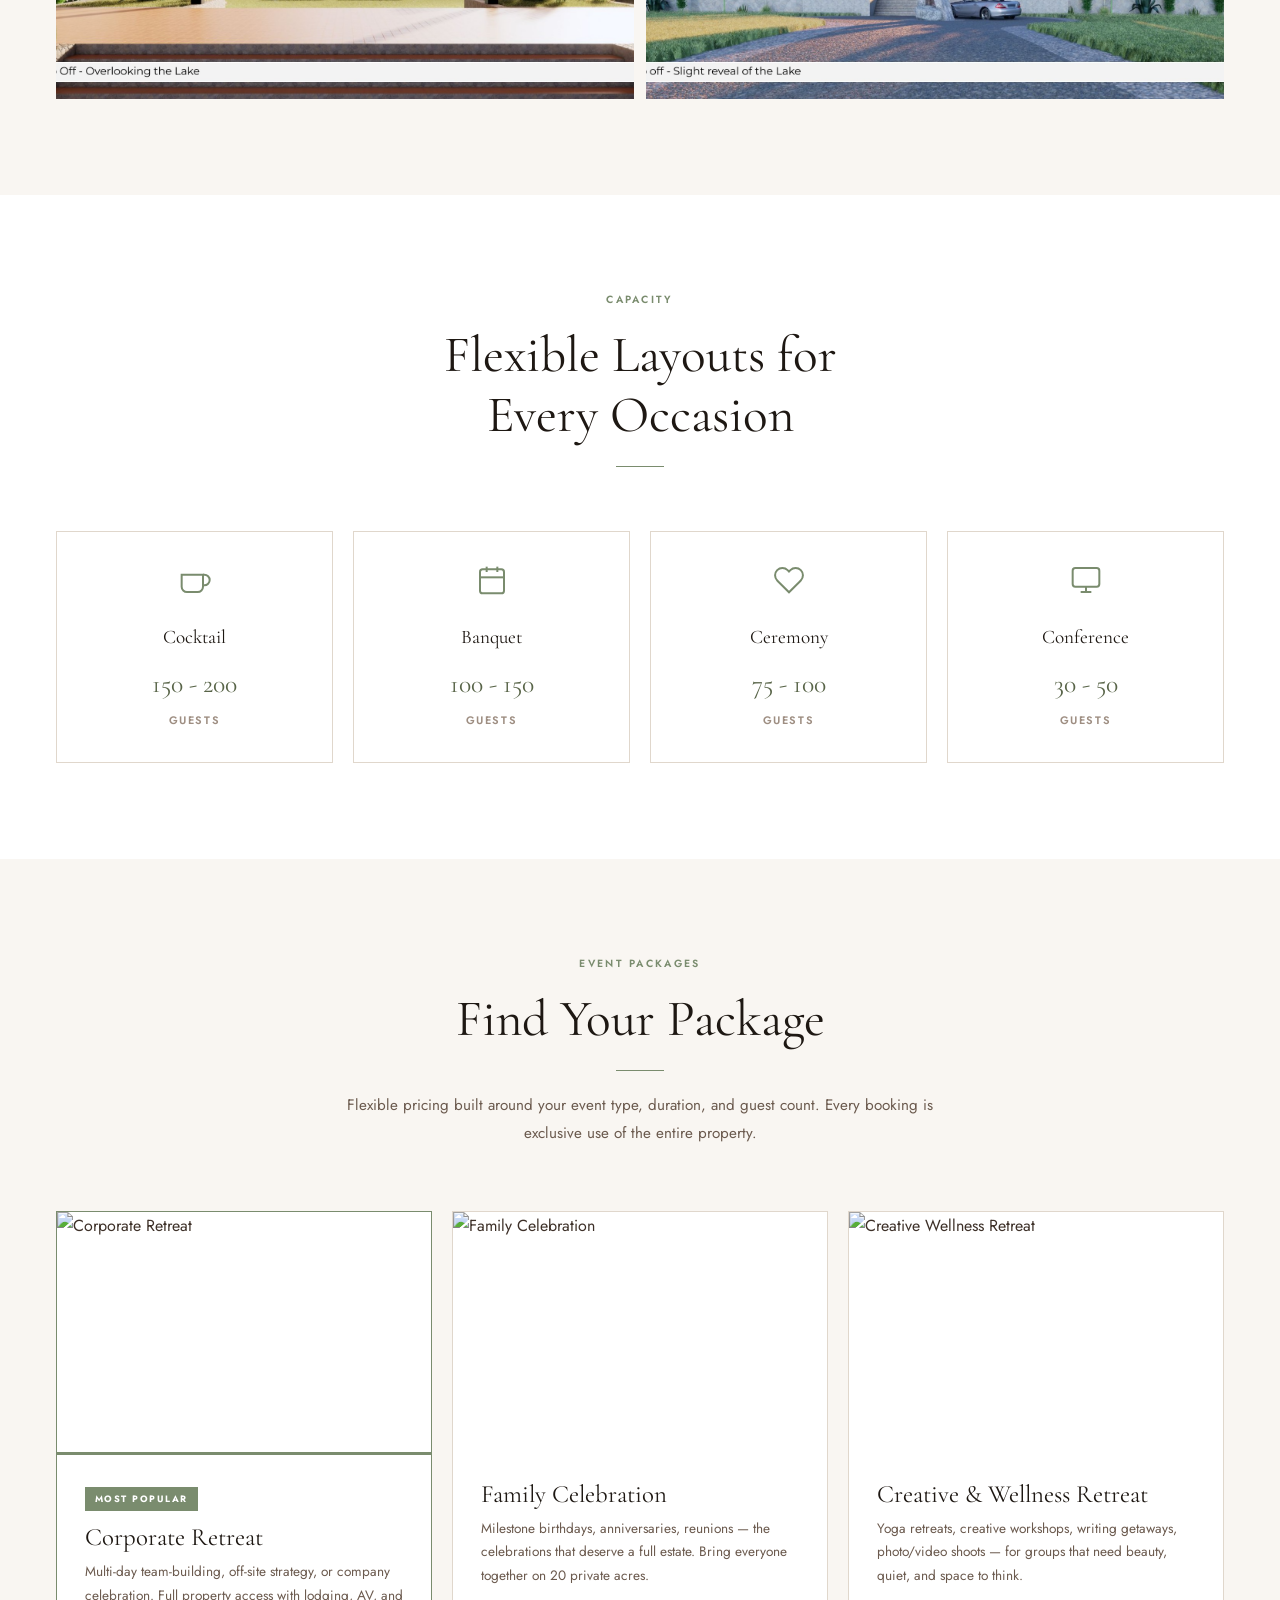
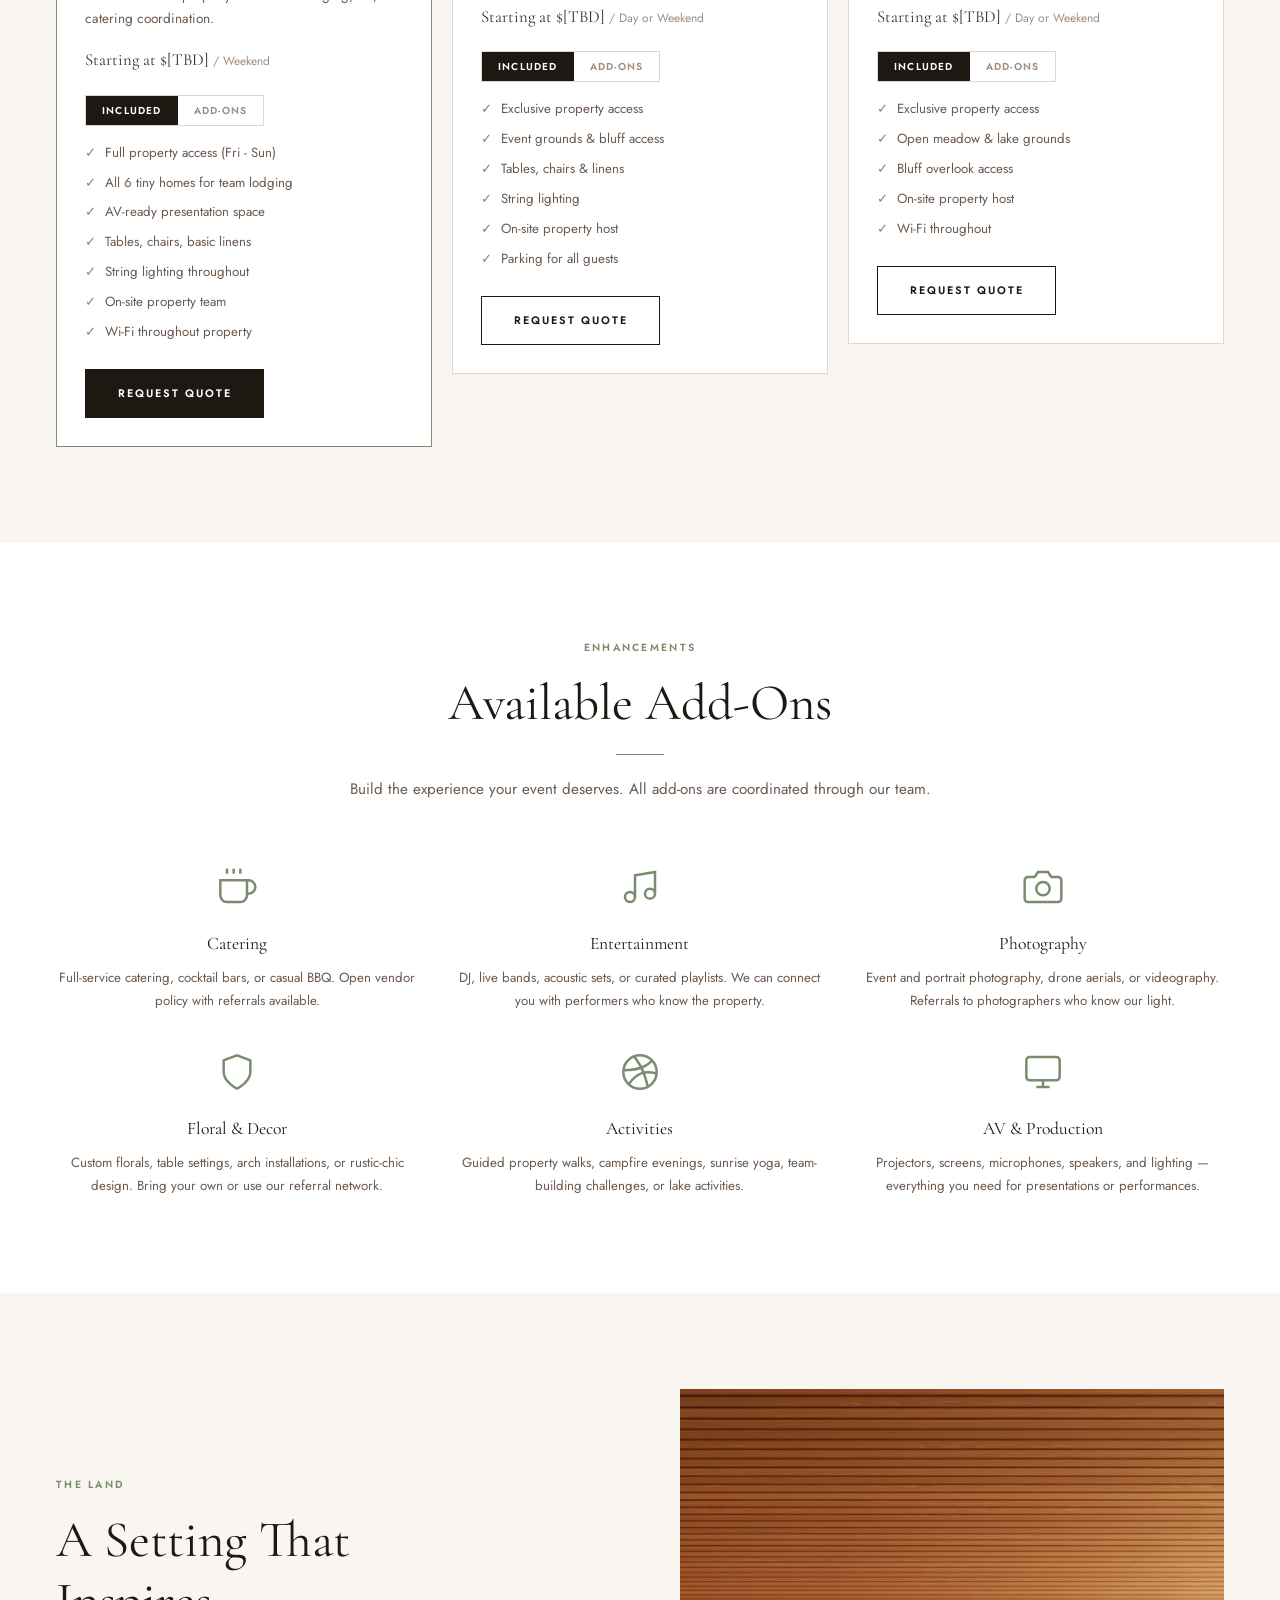
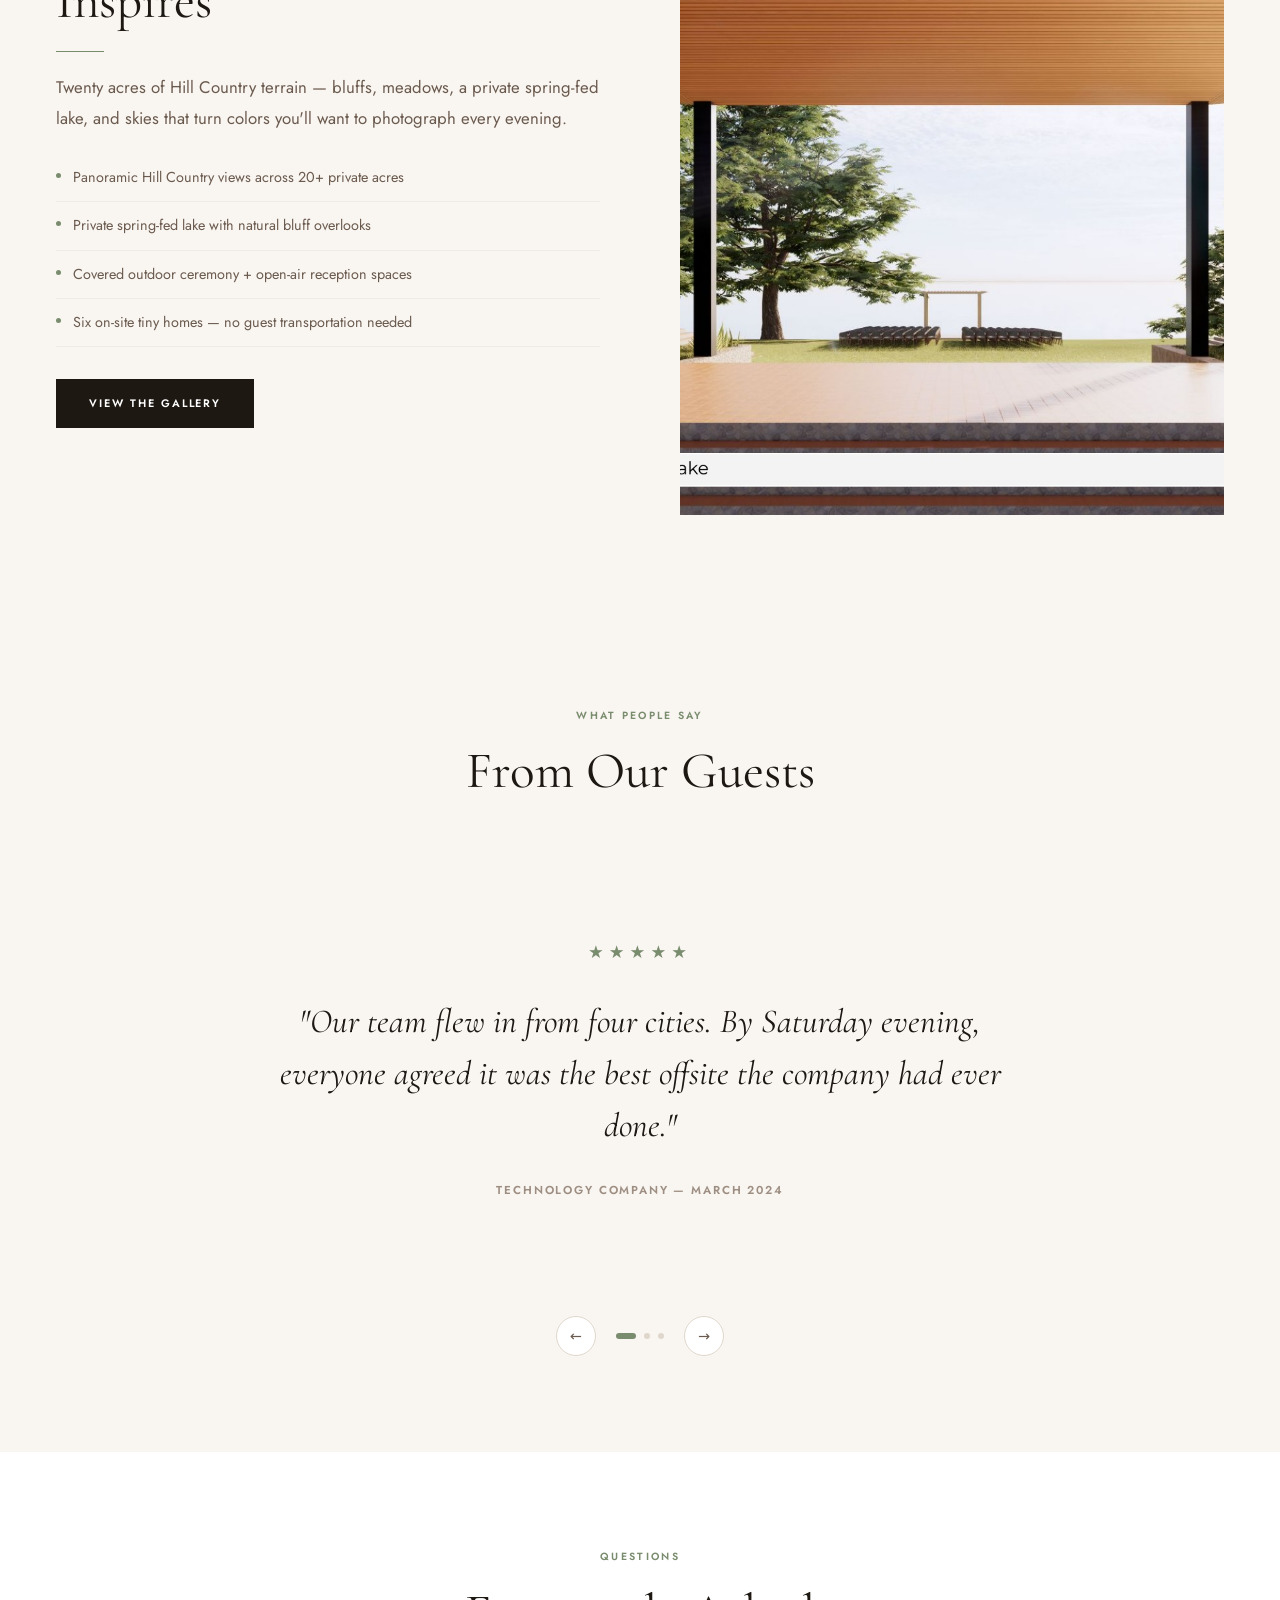
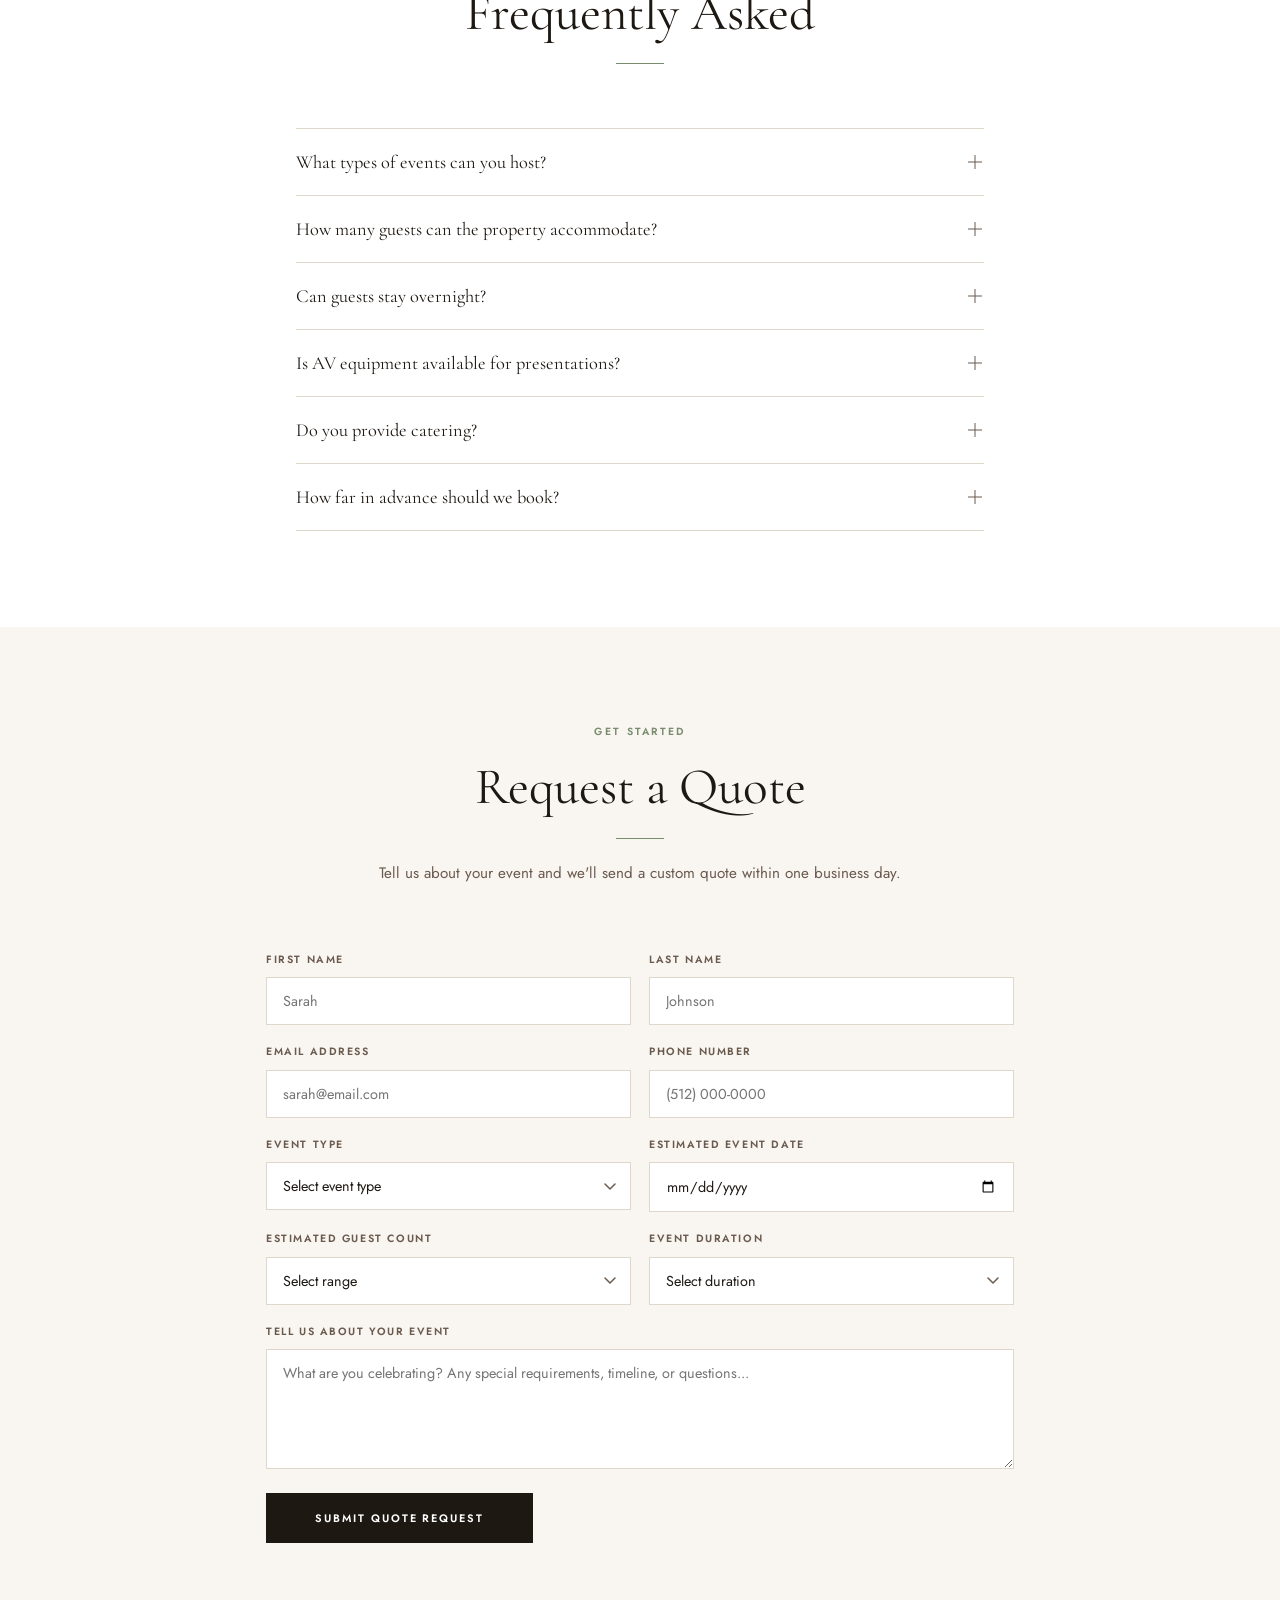
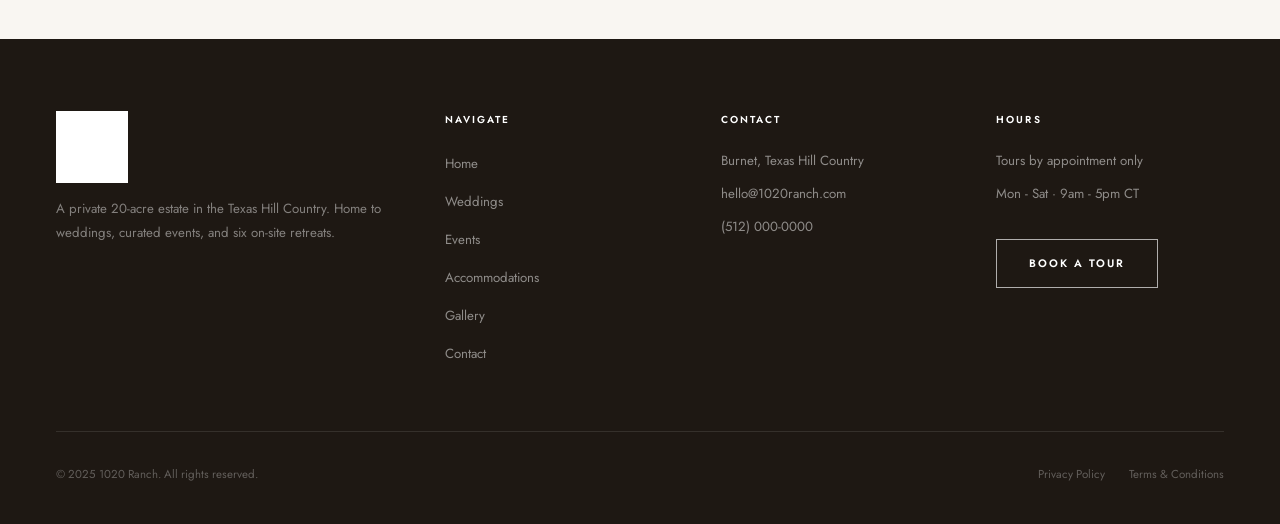
==== commit 92d9417b: "Replace Unsplash stock with real architectural renderings across all pages - reception-interior.jpg " ====
--- a/events.html
+++ b/events.html
@@ -78,7 +78,7 @@
           <a href="weddings.html" class="btn btn-dark" style="margin-top:28px;">Explore Weddings</a>
         </div>
         <div class="event-tab-content__photo">
-          <img src="https://images.unsplash.com/photo-1520854221256-17451cc331bf?auto=format&fit=crop&w=800&q=80" alt="Wedding ceremony at 1020 Ranch" loading="lazy">
+          <img src="images/renderings/chapel-exterior.jpg" alt="Chapel exterior at 1020 Ranch" loading="lazy">
         </div>
       </div>
     </div>
@@ -145,7 +145,7 @@
     <div class="spaces-grid">
       <div class="space-card">
         <div class="space-card__img">
-          <img src="https://images.unsplash.com/photo-1473448912268-2022ce9509d8?auto=format&fit=crop&w=800&q=80" alt="Outdoor gathering space" loading="lazy">
+          <img src="images/renderings/site-aerial.jpg" alt="Aerial view of 1020 Ranch" loading="lazy">
         </div>
         <div class="space-card__body">
           <h3 class="space-card__name">Outdoor Grounds</h3>
@@ -161,7 +161,7 @@
       </div>
       <div class="space-card">
         <div class="space-card__img">
-          <img src="https://images.unsplash.com/photo-1591604466107-ec97de577aff?auto=format&fit=crop&w=800&q=80" alt="Covered reception bar" loading="lazy">
+          <img src="images/renderings/reception-interior.jpg" alt="Reception hall interior at 1020 Ranch" loading="lazy">
         </div>
         <div class="space-card__body">
           <h3 class="space-card__name">Covered Reception &amp; Bar</h3>
@@ -177,8 +177,8 @@
       </div>
     </div>
     <div class="photo-row photo-row--2" style="margin-top:32px;">
-      <div><img src="https://images.unsplash.com/photo-1501854140801-50d01698950b?auto=format&fit=crop&w=800&q=80" alt="Ranch aerial view" loading="lazy"></div>
-      <div><img src="https://images.unsplash.com/photo-1416879595882-3373a0480b5b?auto=format&fit=crop&w=800&q=80" alt="Golden hour" loading="lazy"></div>
+      <div><img src="images/renderings/lake-overlook.jpg" alt="Lake overlook at 1020 Ranch" loading="lazy"></div>
+      <div><img src="images/renderings/entrance.jpg" alt="1020 Ranch entrance" loading="lazy"></div>
     </div>
   </div>
 </section>
@@ -420,7 +420,7 @@
         <a href="gallery.html" class="btn btn-dark">View the Gallery</a>
       </div>
       <div class="setting-photo">
-        <img src="https://images.unsplash.com/photo-1469474968028-56623f02e42e?auto=format&fit=crop&w=800&q=80" alt="Hill Country panoramic view from 1020 Ranch" loading="lazy">
+        <img src="images/renderings/lake-overlook.jpg" alt="Lake overlook from 1020 Ranch" loading="lazy">
       </div>
     </div>
   </div>
